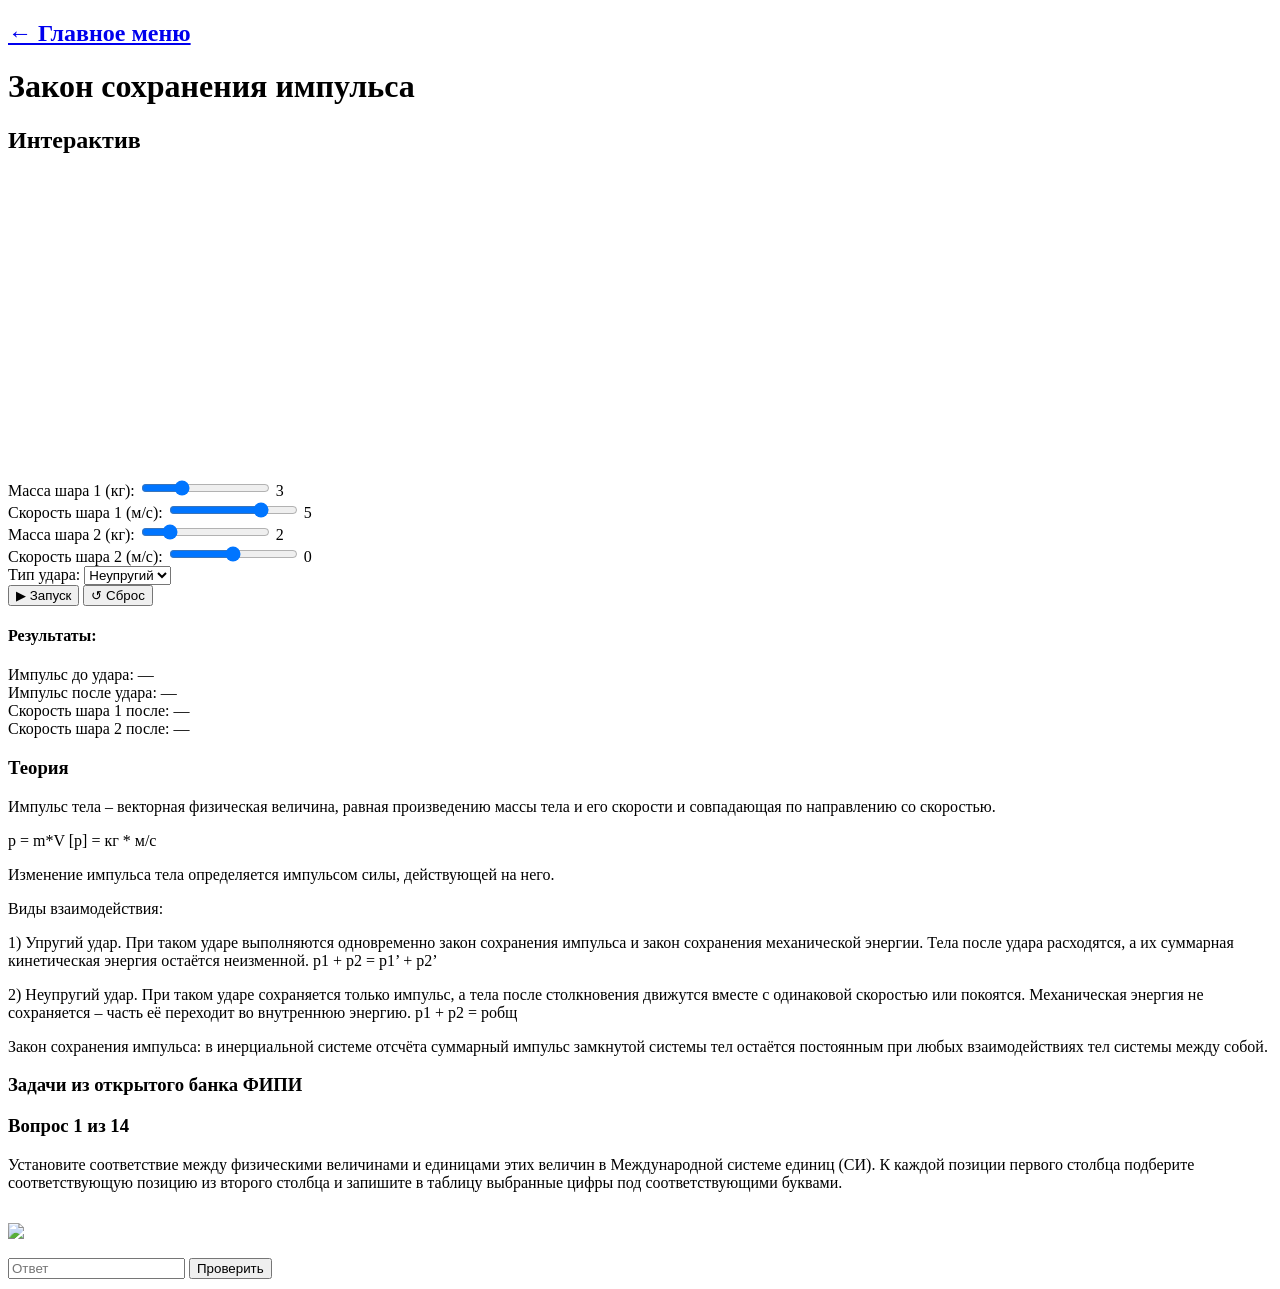
==== IntImp.html @ 021108ec "Add files via upload" ====
<!DOCTYPE html>
<html lang="ru">

<head>
    <meta charset="UTF-8">
    <meta name="viewport" content="width=device-width, initial-scale=1.0">
    <title>Контейнеры: верхний и два нижних</title>
    <link rel="stylesheet" href="static/styles/stINT.css">
    <script src="static/styles/IntImp.js"></script>
</head>

<body>
    <div class="meny">
        <a href="index.html">
            <h2>← Главное меню</h2>
        </a>
    </div>

    <h1>Закон сохранения импульса</h1>

    <div class="container-wrapper">
        <div class="top-container">
            <h2>Интерактив</h2>
            <div class="sim-layout">
                <div class="sim-main">
                    <div class="simulation-container">
                        <canvas id="momentum-canvas" width="700" height="300"></canvas>
                        <div class="sim-controls">
                            <div class="control-group">
                                <label>Масса шара 1 (кг):</label>
                                <input type="range" id="m1" min="0.1" max="10" value="3" step="0.1">
                                <span id="m1-val">3</span>
                            </div>
                            <div class="control-group">
                                <label>Скорость шара 1 (м/с):</label>
                                <input type="range" id="v1" min="-10" max="10" value="5" step="0.5">
                                <span id="v1-val">5</span>
                            </div>
                            <div class="control-group">
                                <label>Масса шара 2 (кг):</label>
                                <input type="range" id="m2" min="0.1" max="10" value="2" step="0.1">
                                <span id="m2-val">2</span>
                            </div>
                            <div class="control-group">
                                <label>Скорость шара 2 (м/с):</label>
                                <input type="range" id="v2" min="-10" max="10" value="0" step="0.5">
                                <span id="v2-val">0</span>
                            </div>
                            <div class="control-group">
                                <label>Тип удара:</label>
                                <select id="collision-type">
                                    <option value="inelastic">Неупругий</option>
                                    <option value="elastic">Упругий</option>
                                </select>
                            </div>
                            <div class="sim-buttons">
                                <button class="btn-start" onclick="startMomentum()">▶ Запуск</button>
                                <button class="btn-reset" onclick="resetMomentum()">↺ Сброс</button>
                            </div>
                        </div>
                    </div>

                    <div class="results-panel" id="momentum-results">
                        <h4>Результаты:</h4>
                        <div class="result-row">
                            <span>Импульс до удара:</span>
                            <span id="p-before">—</span>
                        </div>
                        <div class="result-row">
                            <span>Импульс после удара:</span>
                            <span id="p-after">—</span>
                        </div>
                        <div class="result-row">
                            <span>Скорость шара 1 после:</span>
                            <span id="v1-after">—</span>
                        </div>
                        <div class="result-row">
                            <span>Скорость шара 2 после:</span>
                            <span id="v2-after">—</span>
                        </div>
                    </div>
                </div>
            </div>
        </div>

        <div class="bottom-row">
            <div class="bottom-container left-container">
                <h3>Теория</h3>
                <div class="teoryContainer">
                    <p>Импульс тела – векторная физическая величина, равная произведению массы тела и его скорости и
                        совпадающая по направлению со скоростью.</p>
                    <p>p = m*V [p] = кг * м/с</p>
                    <p>Изменение импульса тела определяется импульсом силы, действующей на него.</p>
                    <p>Виды взаимодействия:</p>
                    <p>1) Упругий удар. При таком ударе выполняются одновременно закон сохранения импульса и закон
                        сохранения механической энергии. Тела после удара расходятся, а их суммарная кинетическая
                        энергия
                        остаётся неизменной. p1 + p2 = p1’ + p2’</p>
                    <p>2) Неупругий удар. При таком ударе сохраняется только импульс, а тела после столкновения движутся
                        вместе с одинаковой скоростью или покоятся. Механическая энергия не сохраняется – часть её
                        переходит
                        во внутреннюю энергию. p1 + p2 = pобщ</p>
                    <p>Закон сохранения импульса: в инерциальной системе отсчёта суммарный импульс замкнутой системы тел
                        остаётся постоянным при любых взаимодействиях тел системы между собой.
                    </p>
                </div>
            </div>
            <div class="bottom-container right-container">
                <h3>Задачи из открытого банка ФИПИ</h3>
                <div id="taskContainer">

                    <script>
                        const tasks = [
                            { q: "Установите соответствие между физическими величинами и единицами этих величин в Международной системе единиц (СИ). К каждой позиции первого столбца подберите соответствующую позицию из второго столбца и запишите в таблицу выбранные цифры под соответствующими буквами. ", a: "235", img: 'static/images/photo_1zdimp.jpg' },
                            { q: "На рисунке представлен график зависимости скорости тела от времени. Во сколько раз увеличится модуль импульса тела за первые 4 с?", a: "5", img: 'static/images/задача_2.jpg' },
                            { q: "Движущийся со скоростью 3 м/с шар массой 2 кг соударяется с неподвижным шаром массой 1 кг. После удара шары движутся как единое целое. Чему равна скорость движения шаров после соударения? ", a: "2" },
                            { q: "Движущийся шар массой 2 кг соударяется с неподвижным шаром массой 1 кг. После удара шары движутся как единое целое со скоростью 2 м/с. Чему была равна скорость первого шара до соударения? ", a: "4" },
                            { q: "<span style='display:block'>Прочитайте текст и вставьте на места пропусков слова (словосочетания) из приведённого списка.</span> K воронке через резиновую трубку подсоединили изогнутую Г-образную стеклянную трубку (см. рисунок). После того как в воронку наливают воду, она начинает выливаться из стеклянной трубки. При этом в соответствии с законом (А)__________ резиновая трубка отклоняется (Б)__________ движения струи выливающейся из трубки воды. Такое движение в физике называется (В)__________ движением. Примером такого движения в технике является (Г)__________.<span style='display:block'> Список слов и словосочетаний:</span> <span style='display:block'>1) всемирного тяготения </span>  <span style='display:block'>2) сохранения импульса </span> <span style='display:block'>3) равноускоренное </span> <span style='display:block'>4) реактивное </span> <span style='display:block'>5) грузовые автомобили</span> <span style='display:block'> 6) запуск космической ракеты</span> <span style='display:block'> 7) по направлению</span> <span style='display:block'> 8) противоположно направлению</span> Запишите в таблицу выбранные цифры под соответствующими буквами.</span>", a: "2846", img: 'static/images/задача_5imp.jpg' },
                            { q: "Движущийся шар массой 3 кг соударяется с неподвижным шаром массой 2 кг. Определите первоначальную скорость движущегося шара, если после соударения шары стали двигаться как единое целое со скоростью 6 м/с. ", a: "10", img: 'static/images/задача_5imp.jpg' },
                            { q: "Шар массой 3 кг, движущийся со скоростью 10 м/с, соударяется с неподвижным шаром массой 2 кг. Определите скорость шаров после удара, если они стали двигаться как единое целое", a: "6" },
                            { q: "Тело массой 800 г движется в горизонтальном направлении со скоростью 4 м/с и сталкивается с телом массой 400 г, движущимся по той же прямой ему навстречу со скоростью 2 м/с. Определите скорость тел после удара, если они стали двигаться как единое целое. ", a: "2" },
                            { q: "Снаряд, движущийся горизонтально, разорвался на два равных осколка по 1 кг каждый. Один осколок продолжил двигаться относительно Земли в прежнем направлении со скоростью 800 м/с, а другой полетел назад со скоростью 400 м/с. Какую скорость имел снаряд в момент разрыва? ", a: "200" },
                            { q: "Шар массой 2 кг, движущийся со скоростью 4 м/с догоняет шар массой 8 кг, движущийся по той же прямой со скоростью 2м/с. После столкновения шары движутся вместе. Определите, какое количество теплоты выделилось в результате соударения. ", a: "3,2 " },
                            { q: "Шар массой 2 кг, движущийся со скоростью 4 м/с, соударяется с шаром массой 3 кг, движущимся ему навстречу по той же прямой со скоростью 4 м/с. После удара шары движутся как одно целое. Определите, какое количество теплоты выделилось в результате соударения. ", a: "21,6 " },
                            { q: "Шар массой 5 кг, движущийся с некоторой скоростью, соударяется с неподвижным шаром, после чего шары движутся как одно целое. Определите массу второго шара, если при ударе потеряно 50 % кинетической энергии. ", a: "5" },
                            { q: "Два свинцовых шарика с массами m1 = 100 г и m2 = 200 г движутся навстречу друг другу со скоростями V1 = 4 м/с и V2 = 5 м/с. Какую кинетическую энергию будут иметь шарики после их абсолютно неупругого соударения? ", a: "0,6" },
                            { q: "Шар массой 4 кг, движущийся по горизонтальной поверхности с некоторой скоростью, соударяется с неподвижным шаром такой же массы, после чего шары движутся как одно целое. Определите, во сколько раз изменилась кинетическая энергия системы шаров в результате соударения. ", a: "2" }
                        ];

                        let current = 0;

                        function showTask() {
                            const task = tasks[current];
                            const container = document.getElementById('taskContainer');

                            let html = `
            <h3 style="color: black; ">Вопрос ${current + 1} из ${tasks.length}</h3>
            <p style = "color: black;">${task.q}</p>
        `;

                            if (task.img) {
                                html += `<img src="${task.img}" width=400"  style="margin:15px 0;"><br>`;
                            }

                            html += `
            <input type="text" id="userAnswer" placeholder="Ответ">
            <button onclick="check()">Проверить</button>
            <div id="result" style="margin-top:10px;"></div>
        `;

                            container.innerHTML = html;
                        }

                        function check() {
                            const answer = document.getElementById('userAnswer').value.toLowerCase().trim();
                            const result = document.getElementById('result');

                            if (answer === tasks[current].a.toLowerCase()) {
                                result.innerHTML = "<span style='color:green'>Верно!</span>";
                                setTimeout(() => {
                                    current++;
                                    if (current < tasks.length) {
                                        showTask();
                                    } else {
                                        document.getElementById('taskContainer').innerHTML =
                                            "<h2>Тест завершен!</h2>";
                                    }
                                }, 1000);
                            } else {
                                result.innerHTML = "<span style='color:red'> Неверно, попробуйте еще раз</span>";
                            }
                        }

                        showTask();
                    </script>
                </div>

            </div>
        </div>
</body>

</html>
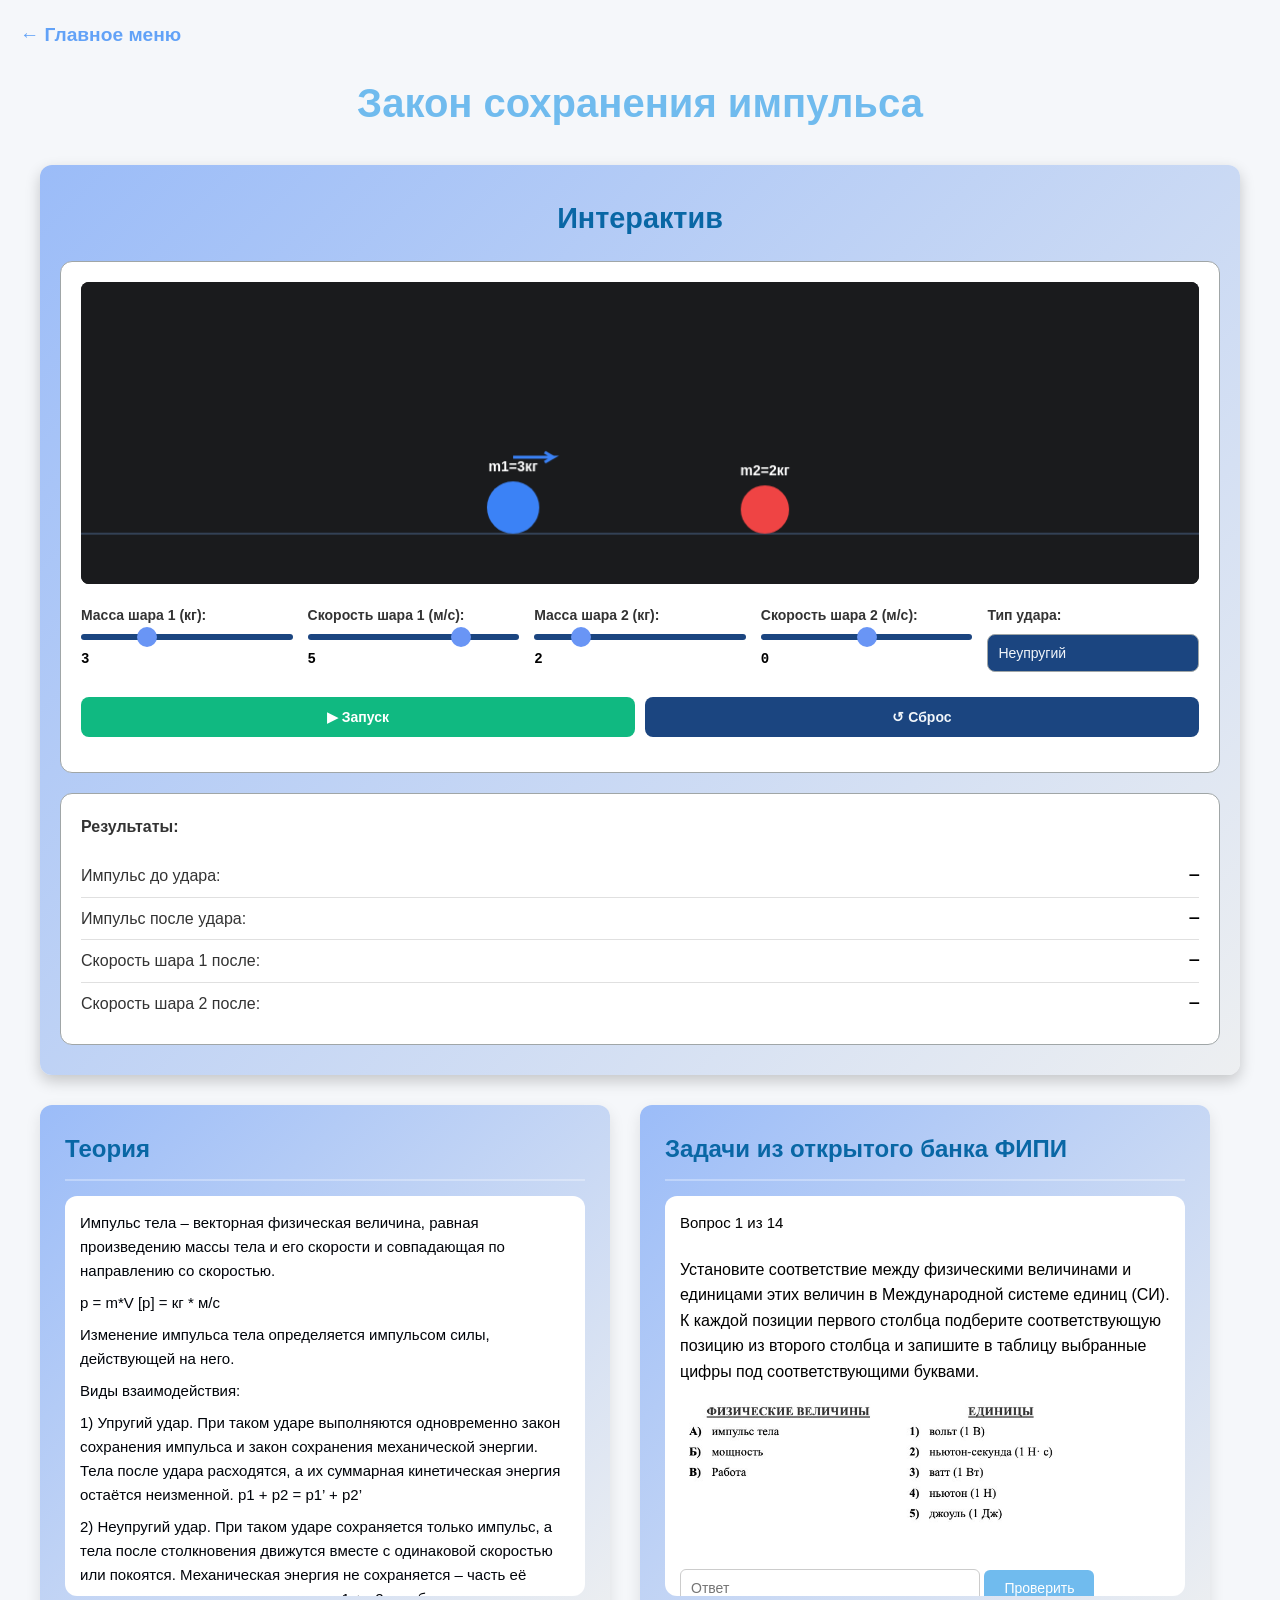
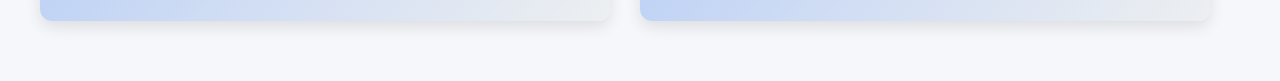
==== commit 32610801: "Update IntImp.html" ====
--- a/IntImp.html
+++ b/IntImp.html
@@ -1,182 +1,182 @@
-<!DOCTYPE html>
-<html lang="ru">
-
-<head>
-    <meta charset="UTF-8">
-    <meta name="viewport" content="width=device-width, initial-scale=1.0">
-    <title>Контейнеры: верхний и два нижних</title>
-    <link rel="stylesheet" href="static/styles/stINT.css">
-    <script src="static/styles/IntImp.js"></script>
-</head>
-
-<body>
-    <div class="meny">
-        <a href="index.html">
-            <h2>← Главное меню</h2>
-        </a>
-    </div>
-
-    <h1>Закон сохранения импульса</h1>
-
-    <div class="container-wrapper">
-        <div class="top-container">
-            <h2>Интерактив</h2>
-            <div class="sim-layout">
-                <div class="sim-main">
-                    <div class="simulation-container">
-                        <canvas id="momentum-canvas" width="700" height="300"></canvas>
-                        <div class="sim-controls">
-                            <div class="control-group">
-                                <label>Масса шара 1 (кг):</label>
-                                <input type="range" id="m1" min="0.1" max="10" value="3" step="0.1">
-                                <span id="m1-val">3</span>
-                            </div>
-                            <div class="control-group">
-                                <label>Скорость шара 1 (м/с):</label>
-                                <input type="range" id="v1" min="-10" max="10" value="5" step="0.5">
-                                <span id="v1-val">5</span>
-                            </div>
-                            <div class="control-group">
-                                <label>Масса шара 2 (кг):</label>
-                                <input type="range" id="m2" min="0.1" max="10" value="2" step="0.1">
-                                <span id="m2-val">2</span>
-                            </div>
-                            <div class="control-group">
-                                <label>Скорость шара 2 (м/с):</label>
-                                <input type="range" id="v2" min="-10" max="10" value="0" step="0.5">
-                                <span id="v2-val">0</span>
-                            </div>
-                            <div class="control-group">
-                                <label>Тип удара:</label>
-                                <select id="collision-type">
-                                    <option value="inelastic">Неупругий</option>
-                                    <option value="elastic">Упругий</option>
-                                </select>
-                            </div>
-                            <div class="sim-buttons">
-                                <button class="btn-start" onclick="startMomentum()">▶ Запуск</button>
-                                <button class="btn-reset" onclick="resetMomentum()">↺ Сброс</button>
-                            </div>
-                        </div>
-                    </div>
-
-                    <div class="results-panel" id="momentum-results">
-                        <h4>Результаты:</h4>
-                        <div class="result-row">
-                            <span>Импульс до удара:</span>
-                            <span id="p-before">—</span>
-                        </div>
-                        <div class="result-row">
-                            <span>Импульс после удара:</span>
-                            <span id="p-after">—</span>
-                        </div>
-                        <div class="result-row">
-                            <span>Скорость шара 1 после:</span>
-                            <span id="v1-after">—</span>
-                        </div>
-                        <div class="result-row">
-                            <span>Скорость шара 2 после:</span>
-                            <span id="v2-after">—</span>
-                        </div>
-                    </div>
-                </div>
-            </div>
-        </div>
-
-        <div class="bottom-row">
-            <div class="bottom-container left-container">
-                <h3>Теория</h3>
-                <div class="teoryContainer">
-                    <p>Импульс тела – векторная физическая величина, равная произведению массы тела и его скорости и
-                        совпадающая по направлению со скоростью.</p>
-                    <p>p = m*V [p] = кг * м/с</p>
-                    <p>Изменение импульса тела определяется импульсом силы, действующей на него.</p>
-                    <p>Виды взаимодействия:</p>
-                    <p>1) Упругий удар. При таком ударе выполняются одновременно закон сохранения импульса и закон
-                        сохранения механической энергии. Тела после удара расходятся, а их суммарная кинетическая
-                        энергия
-                        остаётся неизменной. p1 + p2 = p1’ + p2’</p>
-                    <p>2) Неупругий удар. При таком ударе сохраняется только импульс, а тела после столкновения движутся
-                        вместе с одинаковой скоростью или покоятся. Механическая энергия не сохраняется – часть её
-                        переходит
-                        во внутреннюю энергию. p1 + p2 = pобщ</p>
-                    <p>Закон сохранения импульса: в инерциальной системе отсчёта суммарный импульс замкнутой системы тел
-                        остаётся постоянным при любых взаимодействиях тел системы между собой.
-                    </p>
-                </div>
-            </div>
-            <div class="bottom-container right-container">
-                <h3>Задачи из открытого банка ФИПИ</h3>
-                <div id="taskContainer">
-
-                    <script>
-                        const tasks = [
-                            { q: "Установите соответствие между физическими величинами и единицами этих величин в Международной системе единиц (СИ). К каждой позиции первого столбца подберите соответствующую позицию из второго столбца и запишите в таблицу выбранные цифры под соответствующими буквами. ", a: "235", img: 'static/images/photo_1zdimp.jpg' },
-                            { q: "На рисунке представлен график зависимости скорости тела от времени. Во сколько раз увеличится модуль импульса тела за первые 4 с?", a: "5", img: 'static/images/задача_2.jpg' },
-                            { q: "Движущийся со скоростью 3 м/с шар массой 2 кг соударяется с неподвижным шаром массой 1 кг. После удара шары движутся как единое целое. Чему равна скорость движения шаров после соударения? ", a: "2" },
-                            { q: "Движущийся шар массой 2 кг соударяется с неподвижным шаром массой 1 кг. После удара шары движутся как единое целое со скоростью 2 м/с. Чему была равна скорость первого шара до соударения? ", a: "4" },
-                            { q: "<span style='display:block'>Прочитайте текст и вставьте на места пропусков слова (словосочетания) из приведённого списка.</span> K воронке через резиновую трубку подсоединили изогнутую Г-образную стеклянную трубку (см. рисунок). После того как в воронку наливают воду, она начинает выливаться из стеклянной трубки. При этом в соответствии с законом (А)__________ резиновая трубка отклоняется (Б)__________ движения струи выливающейся из трубки воды. Такое движение в физике называется (В)__________ движением. Примером такого движения в технике является (Г)__________.<span style='display:block'> Список слов и словосочетаний:</span> <span style='display:block'>1) всемирного тяготения </span>  <span style='display:block'>2) сохранения импульса </span> <span style='display:block'>3) равноускоренное </span> <span style='display:block'>4) реактивное </span> <span style='display:block'>5) грузовые автомобили</span> <span style='display:block'> 6) запуск космической ракеты</span> <span style='display:block'> 7) по направлению</span> <span style='display:block'> 8) противоположно направлению</span> Запишите в таблицу выбранные цифры под соответствующими буквами.</span>", a: "2846", img: 'static/images/задача_5imp.jpg' },
-                            { q: "Движущийся шар массой 3 кг соударяется с неподвижным шаром массой 2 кг. Определите первоначальную скорость движущегося шара, если после соударения шары стали двигаться как единое целое со скоростью 6 м/с. ", a: "10", img: 'static/images/задача_5imp.jpg' },
-                            { q: "Шар массой 3 кг, движущийся со скоростью 10 м/с, соударяется с неподвижным шаром массой 2 кг. Определите скорость шаров после удара, если они стали двигаться как единое целое", a: "6" },
-                            { q: "Тело массой 800 г движется в горизонтальном направлении со скоростью 4 м/с и сталкивается с телом массой 400 г, движущимся по той же прямой ему навстречу со скоростью 2 м/с. Определите скорость тел после удара, если они стали двигаться как единое целое. ", a: "2" },
-                            { q: "Снаряд, движущийся горизонтально, разорвался на два равных осколка по 1 кг каждый. Один осколок продолжил двигаться относительно Земли в прежнем направлении со скоростью 800 м/с, а другой полетел назад со скоростью 400 м/с. Какую скорость имел снаряд в момент разрыва? ", a: "200" },
-                            { q: "Шар массой 2 кг, движущийся со скоростью 4 м/с догоняет шар массой 8 кг, движущийся по той же прямой со скоростью 2м/с. После столкновения шары движутся вместе. Определите, какое количество теплоты выделилось в результате соударения. ", a: "3,2 " },
-                            { q: "Шар массой 2 кг, движущийся со скоростью 4 м/с, соударяется с шаром массой 3 кг, движущимся ему навстречу по той же прямой со скоростью 4 м/с. После удара шары движутся как одно целое. Определите, какое количество теплоты выделилось в результате соударения. ", a: "21,6 " },
-                            { q: "Шар массой 5 кг, движущийся с некоторой скоростью, соударяется с неподвижным шаром, после чего шары движутся как одно целое. Определите массу второго шара, если при ударе потеряно 50 % кинетической энергии. ", a: "5" },
-                            { q: "Два свинцовых шарика с массами m1 = 100 г и m2 = 200 г движутся навстречу друг другу со скоростями V1 = 4 м/с и V2 = 5 м/с. Какую кинетическую энергию будут иметь шарики после их абсолютно неупругого соударения? ", a: "0,6" },
-                            { q: "Шар массой 4 кг, движущийся по горизонтальной поверхности с некоторой скоростью, соударяется с неподвижным шаром такой же массы, после чего шары движутся как одно целое. Определите, во сколько раз изменилась кинетическая энергия системы шаров в результате соударения. ", a: "2" }
-                        ];
-
-                        let current = 0;
-
-                        function showTask() {
-                            const task = tasks[current];
-                            const container = document.getElementById('taskContainer');
-
-                            let html = `
-            <h3 style="color: black; ">Вопрос ${current + 1} из ${tasks.length}</h3>
-            <p style = "color: black;">${task.q}</p>
-        `;
-
-                            if (task.img) {
-                                html += `<img src="${task.img}" width=400"  style="margin:15px 0;"><br>`;
-                            }
-
-                            html += `
-            <input type="text" id="userAnswer" placeholder="Ответ">
-            <button onclick="check()">Проверить</button>
-            <div id="result" style="margin-top:10px;"></div>
-        `;
-
-                            container.innerHTML = html;
-                        }
-
-                        function check() {
-                            const answer = document.getElementById('userAnswer').value.toLowerCase().trim();
-                            const result = document.getElementById('result');
-
-                            if (answer === tasks[current].a.toLowerCase()) {
-                                result.innerHTML = "<span style='color:green'>Верно!</span>";
-                                setTimeout(() => {
-                                    current++;
-                                    if (current < tasks.length) {
-                                        showTask();
-                                    } else {
-                                        document.getElementById('taskContainer').innerHTML =
-                                            "<h2>Тест завершен!</h2>";
-                                    }
-                                }, 1000);
-                            } else {
-                                result.innerHTML = "<span style='color:red'> Неверно, попробуйте еще раз</span>";
-                            }
-                        }
-
-                        showTask();
-                    </script>
-                </div>
-
-            </div>
-        </div>
-</body>
-
-</html>+<!DOCTYPE html>
+<html lang="ru">
+
+<head>
+    <meta charset="UTF-8">
+    <meta name="viewport" content="width=device-width, initial-scale=1.0">
+    <title>Контейнеры: верхний и два нижних</title>
+    <link rel="stylesheet" href="static/styles/stINT.css">
+    <script src="static/styles/IntImp.js"></script>
+</head>
+
+<body>
+    <div class="meny">
+        <a href="index.html">
+            <h2>← Главное меню</h2>
+        </a>
+    </div>
+
+    <h1>Закон сохранения импульса</h1>
+
+    <div class="container-wrapper">
+        <div class="top-container">
+            <h2>Интерактив</h2>
+            <div class="sim-layout">
+                <div class="sim-main">
+                    <div class="simulation-container">
+                        <canvas id="momentum-canvas" width="700" height="300"></canvas>
+                        <div class="sim-controls">
+                            <div class="control-group">
+                                <label>Масса шара 1 (кг):</label>
+                                <input type="range" id="m1" min="0.1" max="10" value="3" step="0.1">
+                                <span id="m1-val">3</span>
+                            </div>
+                            <div class="control-group">
+                                <label>Скорость шара 1 (м/с):</label>
+                                <input type="range" id="v1" min="-10" max="10" value="5" step="0.5">
+                                <span id="v1-val">5</span>
+                            </div>
+                            <div class="control-group">
+                                <label>Масса шара 2 (кг):</label>
+                                <input type="range" id="m2" min="0.1" max="10" value="2" step="0.1">
+                                <span id="m2-val">2</span>
+                            </div>
+                            <div class="control-group">
+                                <label>Скорость шара 2 (м/с):</label>
+                                <input type="range" id="v2" min="-10" max="10" value="0" step="0.5">
+                                <span id="v2-val">0</span>
+                            </div>
+                            <div class="control-group">
+                                <label>Тип удара:</label>
+                                <select id="collision-type">
+                                    <option value="inelastic">Неупругий</option>
+                                    <option value="elastic">Упругий</option>
+                                </select>
+                            </div>
+                            <div class="sim-buttons">
+                                <button class="btn-start" onclick="startMomentum()">▶ Запуск</button>
+                                <button class="btn-reset" onclick="resetMomentum()">↺ Сброс</button>
+                            </div>
+                        </div>
+                    </div>
+
+                    <div class="results-panel" id="momentum-results">
+                        <h4>Результаты:</h4>
+                        <div class="result-row">
+                            <span>Импульс до удара:</span>
+                            <span id="p-before">—</span>
+                        </div>
+                        <div class="result-row">
+                            <span>Импульс после удара:</span>
+                            <span id="p-after">—</span>
+                        </div>
+                        <div class="result-row">
+                            <span>Скорость шара 1 после:</span>
+                            <span id="v1-after">—</span>
+                        </div>
+                        <div class="result-row">
+                            <span>Скорость шара 2 после:</span>
+                            <span id="v2-after">—</span>
+                        </div>
+                    </div>
+                </div>
+            </div>
+        </div>
+
+        <div class="bottom-row">
+            <div class="bottom-container left-container">
+                <h3>Теория</h3>
+                <div class="teoryContainer">
+                    <p>Импульс тела – векторная физическая величина, равная произведению массы тела и его скорости и
+                        совпадающая по направлению со скоростью.</p>
+                    <p>p = m*V [p] = кг * м/с</p>
+                    <p>Изменение импульса тела определяется импульсом силы, действующей на него.</p>
+                    <p>Виды взаимодействия:</p>
+                    <p>1) Упругий удар. При таком ударе выполняются одновременно закон сохранения импульса и закон
+                        сохранения механической энергии. Тела после удара расходятся, а их суммарная кинетическая
+                        энергия
+                        остаётся неизменной. p1 + p2 = p1’ + p2’</p>
+                    <p>2) Неупругий удар. При таком ударе сохраняется только импульс, а тела после столкновения движутся
+                        вместе с одинаковой скоростью или покоятся. Механическая энергия не сохраняется – часть её
+                        переходит
+                        во внутреннюю энергию. p1 + p2 = pобщ</p>
+                    <p>Закон сохранения импульса: в инерциальной системе отсчёта суммарный импульс замкнутой системы тел
+                        остаётся постоянным при любых взаимодействиях тел системы между собой.
+                    </p>
+                </div>
+            </div>
+            <div class="bottom-container right-container">
+                <h3>Задачи из открытого банка ФИПИ</h3>
+                <div id="taskContainer">
+
+                    <script>
+                        const tasks = [
+                            { q: "Установите соответствие между физическими величинами и единицами этих величин в Международной системе единиц (СИ). К каждой позиции первого столбца подберите соответствующую позицию из второго столбца и запишите в таблицу выбранные цифры под соответствующими буквами. ", a: "235", img: 'static/images/photo_1zdimp.jpg' },
+                            { q: "На рисунке представлен график зависимости скорости тела от времени. Во сколько раз увеличится модуль импульса тела за первые 4 с?", a: "5", img: 'static/images/задача_2.jpg' },
+                            { q: "Движущийся со скоростью 3 м/с шар массой 2 кг соударяется с неподвижным шаром массой 1 кг. После удара шары движутся как единое целое. Чему равна скорость движения шаров после соударения? ", a: "2" },
+                            { q: "Движущийся шар массой 2 кг соударяется с неподвижным шаром массой 1 кг. После удара шары движутся как единое целое со скоростью 2 м/с. Чему была равна скорость первого шара до соударения? ", a: "3" },
+                            { q: "<span style='display:block'>Прочитайте текст и вставьте на места пропусков слова (словосочетания) из приведённого списка.</span> K воронке через резиновую трубку подсоединили изогнутую Г-образную стеклянную трубку (см. рисунок). После того как в воронку наливают воду, она начинает выливаться из стеклянной трубки. При этом в соответствии с законом (А)__________ резиновая трубка отклоняется (Б)__________ движения струи выливающейся из трубки воды. Такое движение в физике называется (В)__________ движением. Примером такого движения в технике является (Г)__________.<span style='display:block'> Список слов и словосочетаний:</span> <span style='display:block'>1) всемирного тяготения </span>  <span style='display:block'>2) сохранения импульса </span> <span style='display:block'>3) равноускоренное </span> <span style='display:block'>4) реактивное </span> <span style='display:block'>5) грузовые автомобили</span> <span style='display:block'> 6) запуск космической ракеты</span> <span style='display:block'> 7) по направлению</span> <span style='display:block'> 8) противоположно направлению</span> Запишите в таблицу выбранные цифры под соответствующими буквами.</span>", a: "2846", img: 'static/images/задача_5imp.jpg' },
+                            { q: "Движущийся шар массой 3 кг соударяется с неподвижным шаром массой 2 кг. Определите первоначальную скорость движущегося шара, если после соударения шары стали двигаться как единое целое со скоростью 6 м/с. ", a: "10", img: 'static/images/задача_5imp.jpg' },
+                            { q: "Шар массой 3 кг, движущийся со скоростью 10 м/с, соударяется с неподвижным шаром массой 2 кг. Определите скорость шаров после удара, если они стали двигаться как единое целое", a: "6" },
+                            { q: "Тело массой 800 г движется в горизонтальном направлении со скоростью 4 м/с и сталкивается с телом массой 400 г, движущимся по той же прямой ему навстречу со скоростью 2 м/с. Определите скорость тел после удара, если они стали двигаться как единое целое. ", a: "2" },
+                            { q: "Снаряд, движущийся горизонтально, разорвался на два равных осколка по 1 кг каждый. Один осколок продолжил двигаться относительно Земли в прежнем направлении со скоростью 800 м/с, а другой полетел назад со скоростью 400 м/с. Какую скорость имел снаряд в момент разрыва? ", a: "200" },
+                            { q: "Шар массой 2 кг, движущийся со скоростью 4 м/с догоняет шар массой 8 кг, движущийся по той же прямой со скоростью 2м/с. После столкновения шары движутся вместе. Определите, какое количество теплоты выделилось в результате соударения. ", a: "3,2 " },
+                            { q: "Шар массой 2 кг, движущийся со скоростью 4 м/с, соударяется с шаром массой 3 кг, движущимся ему навстречу по той же прямой со скоростью 4 м/с. После удара шары движутся как одно целое. Определите, какое количество теплоты выделилось в результате соударения. ", a: "21,6 " },
+                            { q: "Шар массой 5 кг, движущийся с некоторой скоростью, соударяется с неподвижным шаром, после чего шары движутся как одно целое. Определите массу второго шара, если при ударе потеряно 50 % кинетической энергии. ", a: "5" },
+                            { q: "Два свинцовых шарика с массами m1 = 100 г и m2 = 200 г движутся навстречу друг другу со скоростями V1 = 4 м/с и V2 = 5 м/с. Какую кинетическую энергию будут иметь шарики после их абсолютно неупругого соударения? ", a: "0,6" },
+                            { q: "Шар массой 4 кг, движущийся по горизонтальной поверхности с некоторой скоростью, соударяется с неподвижным шаром такой же массы, после чего шары движутся как одно целое. Определите, во сколько раз изменилась кинетическая энергия системы шаров в результате соударения. ", a: "2" }
+                        ];
+
+                        let current = 0;
+
+                        function showTask() {
+                            const task = tasks[current];
+                            const container = document.getElementById('taskContainer');
+
+                            let html = `
+            <h3 style="color: black; ">Вопрос ${current + 1} из ${tasks.length}</h3>
+            <p style = "color: black;">${task.q}</p>
+        `;
+
+                            if (task.img) {
+                                html += `<img src="${task.img}" width=400"  style="margin:15px 0;"><br>`;
+                            }
+
+                            html += `
+            <input type="text" id="userAnswer" placeholder="Ответ">
+            <button onclick="check()">Проверить</button>
+            <div id="result" style="margin-top:10px;"></div>
+        `;
+
+                            container.innerHTML = html;
+                        }
+
+                        function check() {
+                            const answer = document.getElementById('userAnswer').value.toLowerCase().trim();
+                            const result = document.getElementById('result');
+
+                            if (answer === tasks[current].a.toLowerCase()) {
+                                result.innerHTML = "<span style='color:green'>Верно!</span>";
+                                setTimeout(() => {
+                                    current++;
+                                    if (current < tasks.length) {
+                                        showTask();
+                                    } else {
+                                        document.getElementById('taskContainer').innerHTML =
+                                            "<h2>Тест завершен!</h2>";
+                                    }
+                                }, 1000);
+                            } else {
+                                result.innerHTML = "<span style='color:red'> Неверно, попробуйте еще раз</span>";
+                            }
+                        }
+
+                        showTask();
+                    </script>
+                </div>
+
+            </div>
+        </div>
+</body>
+
+</html>
--- a/static/styles/stINT.css
+++ b/static/styles/stINT.css
@@ -0,0 +1,1072 @@
+/* =============================================
+   КРОССБРАУЗЕРНАЯ СОВМЕСТИМОСТЬ
+   Поддержка: Chrome, Firefox, Safari, Edge, Opera, IE11
+   ============================================= */
+
+* {
+    margin: 0;
+    padding: 0;
+    -webkit-box-sizing: border-box;
+    -moz-box-sizing: border-box;
+    box-sizing: border-box;
+    font-family: 'Segoe UI', Tahoma, Geneva, Verdana, sans-serif;
+}
+
+html {
+    -webkit-text-size-adjust: 100%;
+    -ms-text-size-adjust: 100%;
+}
+
+body {
+    background-color: #f5f7fa;
+    color: #333;
+    line-height: 1.6;
+    padding: 20px;
+}
+
+h1 {
+    text-align: center;
+    color: #70bbee;
+    margin-bottom: 30px;
+    font-size: 2.5rem;
+}
+
+.container-wrapper {
+    max-width: 1200px;
+    margin: 0 auto;
+}
+
+/* Меню назад */
+.meny {
+    margin-bottom: 20px;
+}
+
+.meny a {
+    text-decoration: none;
+    color: #62a2f7;
+    -webkit-transition: color 0.3s;
+    -moz-transition: color 0.3s;
+    -o-transition: color 0.3s;
+    transition: color 0.3s;
+}
+
+.meny a:hover {
+    color: #1a5cb0;
+}
+
+.meny h2 {
+    font-size: 1.2rem;
+}
+
+/* Верхний контейнер с интерактивом */
+.top-container {
+    width: 100%;
+    background: #9bbcf8;
+    background: -webkit-linear-gradient(315deg, #9bbcf8 0%, #edeff1 100%);
+    background: -moz-linear-gradient(315deg, #9bbcf8 0%, #edeff1 100%);
+    background: -o-linear-gradient(315deg, #9bbcf8 0%, #edeff1 100%);
+    background: linear-gradient(135deg, #9bbcf8 0%, #edeff1 100%);
+    color: #0967a5;
+    padding: 30px 20px;
+    -webkit-border-radius: 12px;
+    -moz-border-radius: 12px;
+    border-radius: 12px;
+    -webkit-box-shadow: 0 6px 15px rgba(0, 0, 0, 0.2);
+    -moz-box-shadow: 0 6px 15px rgba(0, 0, 0, 0.2);
+    box-shadow: 0 6px 15px rgba(0, 0, 0, 0.2);
+    margin-bottom: 30px;
+}
+
+.top-container h2 {
+    font-size: 1.8rem;
+    margin-bottom: 20px;
+    text-align: center;
+}
+
+/* Нижний ряд - теория и задачи */
+.bottom-row {
+    display: -webkit-box;
+    display: -webkit-flex;
+    display: -moz-box;
+    display: -ms-flexbox;
+    display: flex;
+    gap: 30px;
+    margin-bottom: 40px;
+}
+
+.bottom-container {
+    -webkit-box-flex: 1;
+    -webkit-flex: 1;
+    -moz-box-flex: 1;
+    -ms-flex: 1;
+    flex: 1;
+    background: #9bbcf8;
+    background: -webkit-linear-gradient(315deg, #9bbcf8 0%, #edeff1 100%);
+    background: -moz-linear-gradient(315deg, #9bbcf8 0%, #edeff1 100%);
+    background: -o-linear-gradient(315deg, #9bbcf8 0%, #edeff1 100%);
+    background: linear-gradient(135deg, #9bbcf8 0%, #edeff1 100%);
+    -webkit-border-radius: 12px;
+    -moz-border-radius: 12px;
+    border-radius: 12px;
+    padding: 25px;
+    -webkit-box-shadow: 0 6px 15px rgba(0, 0, 0, 0.1);
+    -moz-box-shadow: 0 6px 15px rgba(0, 0, 0, 0.1);
+    box-shadow: 0 6px 15px rgba(0, 0, 0, 0.1);
+    color: #0967a5;
+}
+
+.bottom-container h3 {
+    font-size: 1.5rem;
+    margin-bottom: 15px;
+    border-bottom: 2px solid rgba(255, 255, 255, 0.3);
+    padding-bottom: 10px;
+}
+
+/* Контейнеры для теории и задач */
+.teoryContainer,
+#taskContainer {
+    background-color: #ffffff;
+    padding: 15px;
+    -webkit-border-radius: 12px;
+    -moz-border-radius: 12px;
+    border-radius: 12px;
+    max-height: 400px;
+    overflow-y: auto;
+    -webkit-overflow-scrolling: touch;
+}
+
+.teoryContainer p {
+    color: #00040a;
+    margin-bottom: 8px;
+    font-size: 15px;
+    line-height: 1.6;
+}
+
+#taskContainer h3 {
+    color: rgb(0, 14, 14);
+    font-size: 15px;
+    font-weight: normal;
+    margin-bottom: 10px;
+}
+
+#taskContainer p {
+    color: black;
+    margin-bottom: 10px;
+}
+
+#taskContainer img {
+    max-width: 100%;
+    height: auto;
+    display: block;
+    margin: 10px 0;
+}
+
+#taskContainer input[type="text"] {
+    width: 100%;
+    max-width: 300px;
+    padding: 10px;
+    margin: 5px 0;
+    font-size: 14px;
+    border: 1px solid #ccc;
+    -webkit-border-radius: 6px;
+    -moz-border-radius: 6px;
+    border-radius: 6px;
+    -webkit-appearance: none;
+    -moz-appearance: none;
+    appearance: none;
+}
+
+#taskContainer button {
+    padding: 10px 20px;
+    margin: 5px 0;
+    font-size: 14px;
+    background-color: #70bbee;
+    color: white;
+    border: none;
+    -webkit-border-radius: 6px;
+    -moz-border-radius: 6px;
+    border-radius: 6px;
+    cursor: pointer;
+    -webkit-transition: background-color 0.3s;
+    -moz-transition: background-color 0.3s;
+    -o-transition: background-color 0.3s;
+    transition: background-color 0.3s;
+}
+
+#taskContainer button:hover {
+    background-color: #5aa3d6;
+}
+
+/* Контейнер симуляции */
+.simulation-container {
+    background: #ffffff;
+    -webkit-border-radius: 12px;
+    -moz-border-radius: 12px;
+    border-radius: 12px;
+    padding: 20px;
+    border: 1px solid #a0a6a7;
+}
+
+.simulation-container canvas {
+    display: block;
+    width: 100%;
+    max-width: 100%;
+    height: auto;
+    background: #0a0a0a;
+    -webkit-border-radius: 8px;
+    -moz-border-radius: 8px;
+    border-radius: 8px;
+    margin-bottom: 20px;
+}
+
+/* Панель управления */
+.sim-controls {
+    display: -webkit-box;
+    display: -webkit-flex;
+    display: -moz-box;
+    display: -ms-flexbox;
+    display: flex;
+    -webkit-flex-wrap: wrap;
+    -ms-flex-wrap: wrap;
+    flex-wrap: wrap;
+    display: -ms-grid;
+    display: grid;
+    -ms-grid-columns: 1fr 15px 1fr;
+    grid-template-columns: repeat(auto-fit, minmax(200px, 1fr));
+    gap: 15px;
+}
+
+.control-group {
+    display: -webkit-box;
+    display: -webkit-flex;
+    display: -moz-box;
+    display: -ms-flexbox;
+    display: flex;
+    -webkit-box-orient: vertical;
+    -webkit-box-direction: normal;
+    -webkit-flex-direction: column;
+    -moz-box-orient: vertical;
+    -moz-box-direction: normal;
+    -ms-flex-direction: column;
+    flex-direction: column;
+    gap: 8px;
+}
+
+.control-group label {
+    font-size: 14px;
+    color: #333;
+    font-weight: 600;
+}
+
+/* Ползунки - кроссбраузерные стили */
+.control-group input[type="range"] {
+    width: 100%;
+    height: 6px;
+    background: #1b4580;
+    -webkit-border-radius: 3px;
+    -moz-border-radius: 3px;
+    border-radius: 3px;
+    outline: none;
+    -webkit-appearance: none;
+    -moz-appearance: none;
+    appearance: none;
+    cursor: pointer;
+}
+
+/* Chrome, Safari, Opera */
+.control-group input[type="range"]::-webkit-slider-thumb {
+    -webkit-appearance: none;
+    appearance: none;
+    width: 20px;
+    height: 20px;
+    background: #6995f5;
+    -webkit-border-radius: 50%;
+    border-radius: 50%;
+    cursor: pointer;
+}
+
+/* Firefox */
+.control-group input[type="range"]::-moz-range-thumb {
+    width: 20px;
+    height: 20px;
+    background: #6995f5;
+    -moz-border-radius: 50%;
+    border-radius: 50%;
+    cursor: pointer;
+    border: none;
+}
+
+/* IE/Edge */
+.control-group input[type="range"]::-ms-thumb {
+    width: 20px;
+    height: 20px;
+    background: #6995f5;
+    border-radius: 50%;
+    cursor: pointer;
+    border: none;
+}
+
+.control-group input[type="range"]::-ms-track {
+    width: 100%;
+    height: 6px;
+    background: transparent;
+    border-color: transparent;
+    color: transparent;
+}
+
+.control-group input[type="range"]::-ms-fill-lower {
+    background: #1b4580;
+    border-radius: 3px;
+}
+
+.control-group input[type="range"]::-ms-fill-upper {
+    background: #1b4580;
+    border-radius: 3px;
+}
+
+.control-group span {
+    font-family: 'Courier New', monospace;
+    color: #000;
+    font-weight: 600;
+    font-size: 14px;
+}
+
+.control-group select {
+    width: 100%;
+    padding: 10px;
+    background: #1b4580;
+    border: 1px solid #a0a6a7;
+    color: #f1f5f9;
+    -webkit-border-radius: 8px;
+    -moz-border-radius: 8px;
+    border-radius: 8px;
+    font-size: 14px;
+    cursor: pointer;
+    -webkit-appearance: none;
+    -moz-appearance: none;
+    appearance: none;
+}
+
+.control-group select:focus {
+    outline: none;
+    border-color: #6995f5;
+}
+
+/* Checkbox группа */
+.checkbox-group {
+    display: -webkit-box;
+    display: -webkit-flex;
+    display: -moz-box;
+    display: -ms-flexbox;
+    display: flex;
+    -webkit-box-orient: vertical;
+    -webkit-box-direction: normal;
+    -webkit-flex-direction: column;
+    -moz-box-orient: vertical;
+    -moz-box-direction: normal;
+    -ms-flex-direction: column;
+    flex-direction: column;
+    gap: 8px;
+}
+
+.checkbox-group label {
+    display: -webkit-box;
+    display: -webkit-flex;
+    display: -moz-box;
+    display: -ms-flexbox;
+    display: flex;
+    -webkit-box-align: center;
+    -webkit-align-items: center;
+    -moz-box-align: center;
+    -ms-flex-align: center;
+    align-items: center;
+    gap: 8px;
+    cursor: pointer;
+    font-size: 14px;
+    color: #333;
+}
+
+.checkbox-group input[type="checkbox"] {
+    width: 18px;
+    height: 18px;
+    cursor: pointer;
+}
+
+/* Кнопки */
+.sim-buttons {
+    display: -webkit-box;
+    display: -webkit-flex;
+    display: -moz-box;
+    display: -ms-flexbox;
+    display: flex;
+    gap: 10px;
+    -ms-grid-column: 1;
+    -ms-grid-column-span: 3;
+    grid-column: 1 / -1;
+    margin-top: 10px;
+    -webkit-flex-wrap: wrap;
+    -ms-flex-wrap: wrap;
+    flex-wrap: wrap;
+}
+
+.btn-start,
+.btn-reset {
+    padding: 12px 25px;
+    border: none;
+    -webkit-border-radius: 8px;
+    -moz-border-radius: 8px;
+    border-radius: 8px;
+    font-size: 14px;
+    font-weight: 700;
+    cursor: pointer;
+    -webkit-transition: all 0.2s;
+    -moz-transition: all 0.2s;
+    -o-transition: all 0.2s;
+    transition: all 0.2s;
+    -webkit-box-flex: 1;
+    -webkit-flex: 1;
+    -moz-box-flex: 1;
+    -ms-flex: 1;
+    flex: 1;
+    min-width: 120px;
+}
+
+.btn-start {
+    background: #10b981;
+    color: white;
+}
+
+.btn-start:hover {
+    background: #059669;
+}
+
+.btn-reset {
+    background: #1b4580;
+    color: #f1f5f9;
+}
+
+.btn-reset:hover {
+    background: #475569;
+}
+
+/* Панель результатов */
+.results-panel,
+.lens-results,
+.refraction-results {
+    background: #ffffff;
+    -webkit-border-radius: 12px;
+    -moz-border-radius: 12px;
+    border-radius: 12px;
+    padding: 20px;
+    border: 1px solid #a0a6a7;
+    margin-top: 20px;
+}
+
+.results-panel h4,
+.lens-results h4,
+.refraction-results h4 {
+    font-size: 16px;
+    margin-bottom: 15px;
+    color: #333;
+    font-weight: 700;
+}
+
+.result-row {
+    display: -webkit-box;
+    display: -webkit-flex;
+    display: -moz-box;
+    display: -ms-flexbox;
+    display: flex;
+    -webkit-box-pack: justify;
+    -webkit-justify-content: space-between;
+    -moz-box-pack: justify;
+    -ms-flex-pack: justify;
+    justify-content: space-between;
+    padding: 8px 0;
+    border-bottom: 1px solid #e0e0e0;
+    -webkit-flex-wrap: wrap;
+    -ms-flex-wrap: wrap;
+    flex-wrap: wrap;
+    gap: 5px;
+}
+
+.result-row:last-child {
+    border-bottom: none;
+}
+
+.result-row span:first-child {
+    color: #333;
+}
+
+.result-row span:last-child {
+    font-family: 'Courier New', monospace;
+    color: #000;
+    font-weight: 600;
+}
+
+.result-grid {
+    display: -webkit-box;
+    display: -webkit-flex;
+    display: -moz-box;
+    display: -ms-flexbox;
+    display: flex;
+    -webkit-flex-wrap: wrap;
+    -ms-flex-wrap: wrap;
+    flex-wrap: wrap;
+    display: -ms-grid;
+    display: grid;
+    -ms-grid-columns: 1fr 15px 1fr;
+    grid-template-columns: repeat(2, 1fr);
+    gap: 15px;
+}
+
+.result-item {
+    display: -webkit-box;
+    display: -webkit-flex;
+    display: -moz-box;
+    display: -ms-flexbox;
+    display: flex;
+    -webkit-box-orient: vertical;
+    -webkit-box-direction: normal;
+    -webkit-flex-direction: column;
+    -moz-box-orient: vertical;
+    -moz-box-direction: normal;
+    -ms-flex-direction: column;
+    flex-direction: column;
+    gap: 5px;
+}
+
+.result-label {
+    font-size: 14px;
+    color: #666;
+}
+
+.result-value {
+    font-family: 'Courier New', monospace;
+    color: #000;
+    font-size: 16px;
+    font-weight: 600;
+}
+
+.total-reflection-warning {
+    margin-top: 15px;
+    padding: 15px;
+    background: #fef3c7;
+    -webkit-border-radius: 8px;
+    -moz-border-radius: 8px;
+    border-radius: 8px;
+    color: #92400e;
+    font-weight: 600;
+    text-align: center;
+}
+
+/* Energy bars */
+.energy-bars {
+    background: #ffffff;
+    -webkit-border-radius: 12px;
+    -moz-border-radius: 12px;
+    border-radius: 12px;
+    border: 1px solid #a0a6a7;
+    padding: 20px;
+    display: -webkit-box;
+    display: -webkit-flex;
+    display: -moz-box;
+    display: -ms-flexbox;
+    display: flex;
+    gap: 20px;
+    margin-top: 20px;
+    -webkit-flex-wrap: wrap;
+    -ms-flex-wrap: wrap;
+    flex-wrap: wrap;
+}
+
+.energy-bar-container {
+    -webkit-box-flex: 1;
+    -webkit-flex: 1;
+    -moz-box-flex: 1;
+    -ms-flex: 1;
+    flex: 1;
+    min-width: 200px;
+    display: -webkit-box;
+    display: -webkit-flex;
+    display: -moz-box;
+    display: -ms-flexbox;
+    display: flex;
+    -webkit-box-align: center;
+    -webkit-align-items: center;
+    -moz-box-align: center;
+    -ms-flex-align: center;
+    align-items: center;
+    gap: 10px;
+}
+
+.energy-bar-label {
+    font-weight: 700;
+    min-width: 30px;
+    color: #333;
+}
+
+.energy-bar {
+    -webkit-box-flex: 1;
+    -webkit-flex: 1;
+    -moz-box-flex: 1;
+    -ms-flex: 1;
+    flex: 1;
+    height: 24px;
+    background: #1b4580;
+    -webkit-border-radius: 4px;
+    -moz-border-radius: 4px;
+    border-radius: 4px;
+    overflow: hidden;
+}
+
+.energy-bar-fill {
+    height: 100%;
+    -webkit-transition: width 0.1s;
+    -moz-transition: width 0.1s;
+    -o-transition: width 0.1s;
+    transition: width 0.1s;
+    -webkit-border-radius: 4px;
+    -moz-border-radius: 4px;
+    border-radius: 4px;
+}
+
+.energy-bar.potential .energy-bar-fill {
+    background: #3b82f6;
+    background: -webkit-linear-gradient(left, #3b82f6, #60a5fa);
+    background: -moz-linear-gradient(left, #3b82f6, #60a5fa);
+    background: -o-linear-gradient(left, #3b82f6, #60a5fa);
+    background: linear-gradient(90deg, #3b82f6, #60a5fa);
+}
+
+.energy-bar.kinetic .energy-bar-fill {
+    background: #ef4444;
+    background: -webkit-linear-gradient(left, #ef4444, #f87171);
+    background: -moz-linear-gradient(left, #ef4444, #f87171);
+    background: -o-linear-gradient(left, #ef4444, #f87171);
+    background: linear-gradient(90deg, #ef4444, #f87171);
+}
+
+.energy-bar.total .energy-bar-fill {
+    background: #10b981;
+    background: -webkit-linear-gradient(left, #10b981, #34d399);
+    background: -moz-linear-gradient(left, #10b981, #34d399);
+    background: -o-linear-gradient(left, #10b981, #34d399);
+    background: linear-gradient(90deg, #10b981, #34d399);
+}
+
+.energy-bars span {
+    font-family: 'Courier New', monospace;
+    font-size: 14px;
+    color: #333;
+    min-width: 60px;
+}
+
+/* =============================================
+   АДАПТИВНОСТЬ ДЛЯ ПЛАНШЕТОВ (1024px и меньше)
+   ============================================= */
+@media screen and (max-width: 1024px) {
+    body {
+        padding: 15px;
+    }
+    
+    h1 {
+        font-size: 2rem;
+    }
+    
+    .top-container {
+        padding: 25px 15px;
+    }
+    
+    .top-container h2 {
+        font-size: 1.5rem;
+    }
+    
+    .bottom-row {
+        gap: 20px;
+    }
+    
+    .bottom-container {
+        padding: 20px;
+    }
+    
+    .bottom-container h3 {
+        font-size: 1.3rem;
+    }
+}
+
+/* =============================================
+   АДАПТИВНОСТЬ ДЛЯ ПЛАНШЕТОВ (768px и меньше)
+   ============================================= */
+@media screen and (max-width: 768px) {
+    body {
+        padding: 12px;
+    }
+    
+    h1 {
+        font-size: 1.6rem;
+        margin-bottom: 20px;
+    }
+    
+    .meny h2 {
+        font-size: 1rem;
+    }
+    
+    /* Теория и задачи в колонку */
+    .bottom-row {
+        -webkit-box-orient: vertical;
+        -webkit-box-direction: normal;
+        -webkit-flex-direction: column;
+        -moz-box-orient: vertical;
+        -moz-box-direction: normal;
+        -ms-flex-direction: column;
+        flex-direction: column;
+        gap: 20px;
+    }
+    
+    .top-container,
+    .bottom-container {
+        padding: 20px 15px;
+    }
+    
+    .top-container h2 {
+        font-size: 1.4rem;
+    }
+    
+    .bottom-container h3 {
+        font-size: 1.2rem;
+    }
+    
+    /* Контролы в 2 колонки */
+    .sim-controls {
+        -ms-grid-columns: 1fr 12px 1fr;
+        grid-template-columns: repeat(2, 1fr);
+        gap: 12px;
+    }
+    
+    .simulation-container {
+        padding: 15px;
+    }
+    
+    /* Результаты в 1 колонку */
+    .result-grid {
+        -ms-grid-columns: 1fr;
+        grid-template-columns: 1fr;
+        gap: 10px;
+    }
+    
+    .teoryContainer,
+    #taskContainer {
+        padding: 12px;
+        max-height: 350px;
+    }
+    
+    .teoryContainer p {
+        font-size: 14px;
+    }
+}
+
+/* =============================================
+   АДАПТИВНОСТЬ ДЛЯ МОБИЛЬНЫХ (576px и меньше)
+   ============================================= */
+@media screen and (max-width: 576px) {
+    body {
+        padding: 10px;
+    }
+    
+    h1 {
+        font-size: 1.4rem;
+        margin-bottom: 15px;
+    }
+    
+    .meny h2 {
+        font-size: 0.9rem;
+    }
+    
+    .top-container,
+    .bottom-container {
+        padding: 15px 12px;
+        -webkit-border-radius: 10px;
+        -moz-border-radius: 10px;
+        border-radius: 10px;
+    }
+    
+    .top-container h2 {
+        font-size: 1.2rem;
+        margin-bottom: 15px;
+    }
+    
+    .bottom-container h3 {
+        font-size: 1.1rem;
+        margin-bottom: 12px;
+    }
+    
+    /* Контролы в 1 колонку */
+    .sim-controls {
+        -ms-grid-columns: 1fr;
+        grid-template-columns: 1fr;
+        gap: 15px;
+    }
+    
+    .simulation-container {
+        padding: 12px;
+    }
+    
+    /* Кнопки в колонку */
+    .sim-buttons {
+        -webkit-box-orient: vertical;
+        -webkit-box-direction: normal;
+        -webkit-flex-direction: column;
+        -moz-box-orient: vertical;
+        -moz-box-direction: normal;
+        -ms-flex-direction: column;
+        flex-direction: column;
+    }
+    
+    .btn-start,
+    .btn-reset {
+        width: 100%;
+        padding: 14px;
+    }
+    
+    /* Energy bars в колонку */
+    .energy-bars {
+        -webkit-box-orient: vertical;
+        -webkit-box-direction: normal;
+        -webkit-flex-direction: column;
+        -moz-box-orient: vertical;
+        -moz-box-direction: normal;
+        -ms-flex-direction: column;
+        flex-direction: column;
+        padding: 15px;
+        gap: 15px;
+    }
+    
+    .energy-bar-container {
+        min-width: 100%;
+    }
+    
+    /* Результаты */
+    .results-panel,
+    .lens-results,
+    .refraction-results {
+        padding: 15px;
+    }
+    
+    .result-row {
+        -webkit-box-orient: vertical;
+        -webkit-box-direction: normal;
+        -webkit-flex-direction: column;
+        -moz-box-orient: vertical;
+        -moz-box-direction: normal;
+        -ms-flex-direction: column;
+        flex-direction: column;
+        gap: 3px;
+        padding: 10px 0;
+    }
+    
+    .result-grid {
+        gap: 12px;
+    }
+    
+    /* Теория и задачи */
+    .teoryContainer,
+    #taskContainer {
+        padding: 10px;
+        max-height: 300px;
+    }
+    
+    .teoryContainer p {
+        font-size: 13px;
+        margin-bottom: 6px;
+    }
+    
+    #taskContainer input[type="text"] {
+        width: 100%;
+        max-width: 100%;
+    }
+    
+    #taskContainer button {
+        width: 100%;
+        padding: 12px;
+    }
+    
+    .control-group label {
+        font-size: 13px;
+    }
+    
+    .control-group select {
+        padding: 12px;
+        font-size: 13px;
+    }
+}
+
+/* =============================================
+   АДАПТИВНОСТЬ ДЛЯ МАЛЕНЬКИХ ЭКРАНОВ (400px и меньше)
+   ============================================= */
+@media screen and (max-width: 400px) {
+    body {
+        padding: 8px;
+    }
+    
+    h1 {
+        font-size: 1.2rem;
+        margin-bottom: 12px;
+    }
+    
+    .meny h2 {
+        font-size: 0.85rem;
+    }
+    
+    .top-container,
+    .bottom-container {
+        padding: 12px 10px;
+        -webkit-border-radius: 8px;
+        -moz-border-radius: 8px;
+        border-radius: 8px;
+    }
+    
+    .top-container h2 {
+        font-size: 1.1rem;
+    }
+    
+    .bottom-container h3 {
+        font-size: 1rem;
+    }
+    
+    .simulation-container {
+        padding: 10px;
+    }
+    
+    .btn-start,
+    .btn-reset {
+        padding: 12px;
+        font-size: 13px;
+    }
+    
+    .teoryContainer p {
+        font-size: 12px;
+    }
+    
+    #taskContainer h3 {
+        font-size: 13px;
+    }
+    
+    #taskContainer p {
+        font-size: 13px;
+    }
+    
+    .result-label {
+        font-size: 12px;
+    }
+    
+    .result-value {
+        font-size: 14px;
+    }
+    
+    .energy-bar-label {
+        font-size: 14px;
+    }
+    
+    .energy-bars span {
+        font-size: 12px;
+        min-width: 50px;
+    }
+}
+
+/* =============================================
+   ФИКС ДЛЯ CANVAS НА МОБИЛЬНЫХ
+   ============================================= */
+@media screen and (max-width: 768px) {
+    canvas {
+        max-width: 100% !important;
+        height: auto !important;
+    }
+}
+
+/* =============================================
+   ФИКСЫ ДЛЯ IE11
+   ============================================= */
+@media all and (-ms-high-contrast: none), (-ms-high-contrast: active) {
+    .bottom-row {
+        display: block;
+    }
+    
+    .bottom-container {
+        width: 48%;
+        float: left;
+        margin-right: 2%;
+        margin-bottom: 20px;
+    }
+    
+    .bottom-container:nth-child(2n) {
+        margin-right: 0;
+    }
+    
+    .sim-controls {
+        display: block;
+    }
+    
+    .control-group {
+        width: 48%;
+        float: left;
+        margin-right: 2%;
+        margin-bottom: 15px;
+    }
+    
+    .sim-buttons {
+        clear: both;
+        padding-top: 15px;
+    }
+    
+    .result-grid {
+        display: block;
+    }
+    
+    .result-item {
+        width: 48%;
+        float: left;
+        margin-right: 2%;
+        margin-bottom: 10px;
+    }
+    
+    .energy-bars {
+        display: block;
+    }
+    
+    .energy-bar-container {
+        margin-bottom: 15px;
+    }
+}
+
+@media all and (-ms-high-contrast: none) and (max-width: 768px), (-ms-high-contrast: active) and (max-width: 768px) {
+    .bottom-container {
+        width: 100%;
+        float: none;
+        margin-right: 0;
+    }
+    
+    .control-group {
+        width: 100%;
+        float: none;
+        margin-right: 0;
+    }
+    
+    .result-item {
+        width: 100%;
+        float: none;
+        margin-right: 0;
+    }
+}
+
+/* =============================================
+   CLEARFIX ДЛЯ IE
+   ============================================= */
+.bottom-row:after,
+.sim-controls:after,
+.result-grid:after,
+.energy-bars:after {
+    content: "";
+    display: table;
+    clear: both;
+}
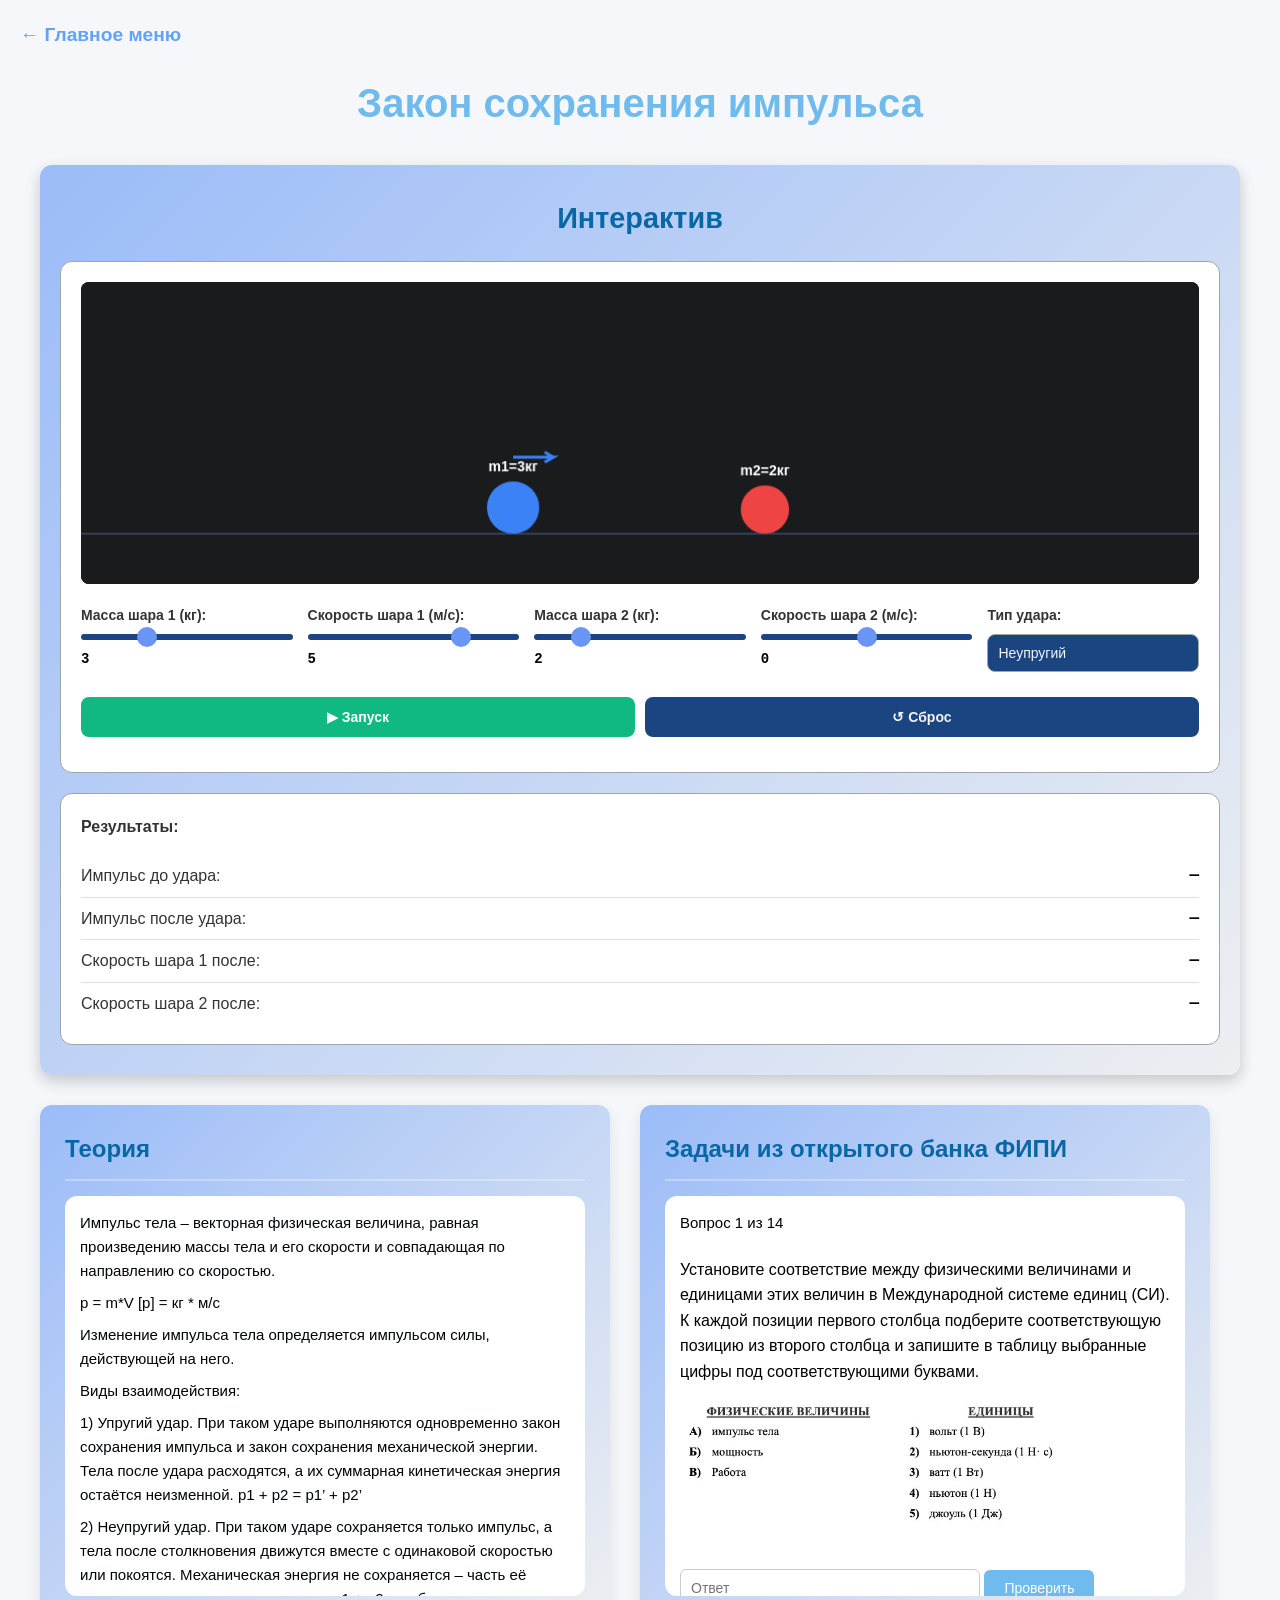
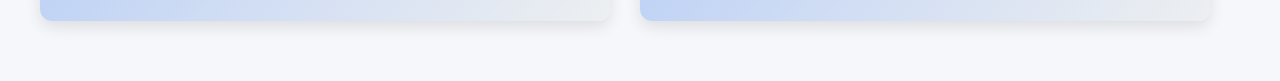
==== commit 09fad7f0: "Update IntImp.html" ====
--- a/IntImp.html
+++ b/IntImp.html
@@ -116,12 +116,12 @@
                             { q: "Движущийся со скоростью 3 м/с шар массой 2 кг соударяется с неподвижным шаром массой 1 кг. После удара шары движутся как единое целое. Чему равна скорость движения шаров после соударения? ", a: "2" },
                             { q: "Движущийся шар массой 2 кг соударяется с неподвижным шаром массой 1 кг. После удара шары движутся как единое целое со скоростью 2 м/с. Чему была равна скорость первого шара до соударения? ", a: "3" },
                             { q: "<span style='display:block'>Прочитайте текст и вставьте на места пропусков слова (словосочетания) из приведённого списка.</span> K воронке через резиновую трубку подсоединили изогнутую Г-образную стеклянную трубку (см. рисунок). После того как в воронку наливают воду, она начинает выливаться из стеклянной трубки. При этом в соответствии с законом (А)__________ резиновая трубка отклоняется (Б)__________ движения струи выливающейся из трубки воды. Такое движение в физике называется (В)__________ движением. Примером такого движения в технике является (Г)__________.<span style='display:block'> Список слов и словосочетаний:</span> <span style='display:block'>1) всемирного тяготения </span>  <span style='display:block'>2) сохранения импульса </span> <span style='display:block'>3) равноускоренное </span> <span style='display:block'>4) реактивное </span> <span style='display:block'>5) грузовые автомобили</span> <span style='display:block'> 6) запуск космической ракеты</span> <span style='display:block'> 7) по направлению</span> <span style='display:block'> 8) противоположно направлению</span> Запишите в таблицу выбранные цифры под соответствующими буквами.</span>", a: "2846", img: 'static/images/задача_5imp.jpg' },
-                            { q: "Движущийся шар массой 3 кг соударяется с неподвижным шаром массой 2 кг. Определите первоначальную скорость движущегося шара, если после соударения шары стали двигаться как единое целое со скоростью 6 м/с. ", a: "10", img: 'static/images/задача_5imp.jpg' },
+                            { q: "Движущийся шар массой 3 кг соударяется с неподвижным шаром массой 2 кг. Определите первоначальную скорость движущегося шара, если после соударения шары стали двигаться как единое целое со скоростью 6 м/с. ", a: "10" },
                             { q: "Шар массой 3 кг, движущийся со скоростью 10 м/с, соударяется с неподвижным шаром массой 2 кг. Определите скорость шаров после удара, если они стали двигаться как единое целое", a: "6" },
                             { q: "Тело массой 800 г движется в горизонтальном направлении со скоростью 4 м/с и сталкивается с телом массой 400 г, движущимся по той же прямой ему навстречу со скоростью 2 м/с. Определите скорость тел после удара, если они стали двигаться как единое целое. ", a: "2" },
                             { q: "Снаряд, движущийся горизонтально, разорвался на два равных осколка по 1 кг каждый. Один осколок продолжил двигаться относительно Земли в прежнем направлении со скоростью 800 м/с, а другой полетел назад со скоростью 400 м/с. Какую скорость имел снаряд в момент разрыва? ", a: "200" },
-                            { q: "Шар массой 2 кг, движущийся со скоростью 4 м/с догоняет шар массой 8 кг, движущийся по той же прямой со скоростью 2м/с. После столкновения шары движутся вместе. Определите, какое количество теплоты выделилось в результате соударения. ", a: "3,2 " },
-                            { q: "Шар массой 2 кг, движущийся со скоростью 4 м/с, соударяется с шаром массой 3 кг, движущимся ему навстречу по той же прямой со скоростью 4 м/с. После удара шары движутся как одно целое. Определите, какое количество теплоты выделилось в результате соударения. ", a: "21,6 " },
+                            { q: "Шар массой 2 кг, движущийся со скоростью 4 м/с догоняет шар массой 8 кг, движущийся по той же прямой со скоростью 2м/с. После столкновения шары движутся вместе. Определите, какое количество теплоты выделилось в результате соударения. ", a: "3,2" },
+                            { q: "Шар массой 2 кг, движущийся со скоростью 4 м/с, соударяется с шаром массой 3 кг, движущимся ему навстречу по той же прямой со скоростью 4 м/с. После удара шары движутся как одно целое. Определите, какое количество теплоты выделилось в результате соударения. ", a: "21,6" },
                             { q: "Шар массой 5 кг, движущийся с некоторой скоростью, соударяется с неподвижным шаром, после чего шары движутся как одно целое. Определите массу второго шара, если при ударе потеряно 50 % кинетической энергии. ", a: "5" },
                             { q: "Два свинцовых шарика с массами m1 = 100 г и m2 = 200 г движутся навстречу друг другу со скоростями V1 = 4 м/с и V2 = 5 м/с. Какую кинетическую энергию будут иметь шарики после их абсолютно неупругого соударения? ", a: "0,6" },
                             { q: "Шар массой 4 кг, движущийся по горизонтальной поверхности с некоторой скоростью, соударяется с неподвижным шаром такой же массы, после чего шары движутся как одно целое. Определите, во сколько раз изменилась кинетическая энергия системы шаров в результате соударения. ", a: "2" }
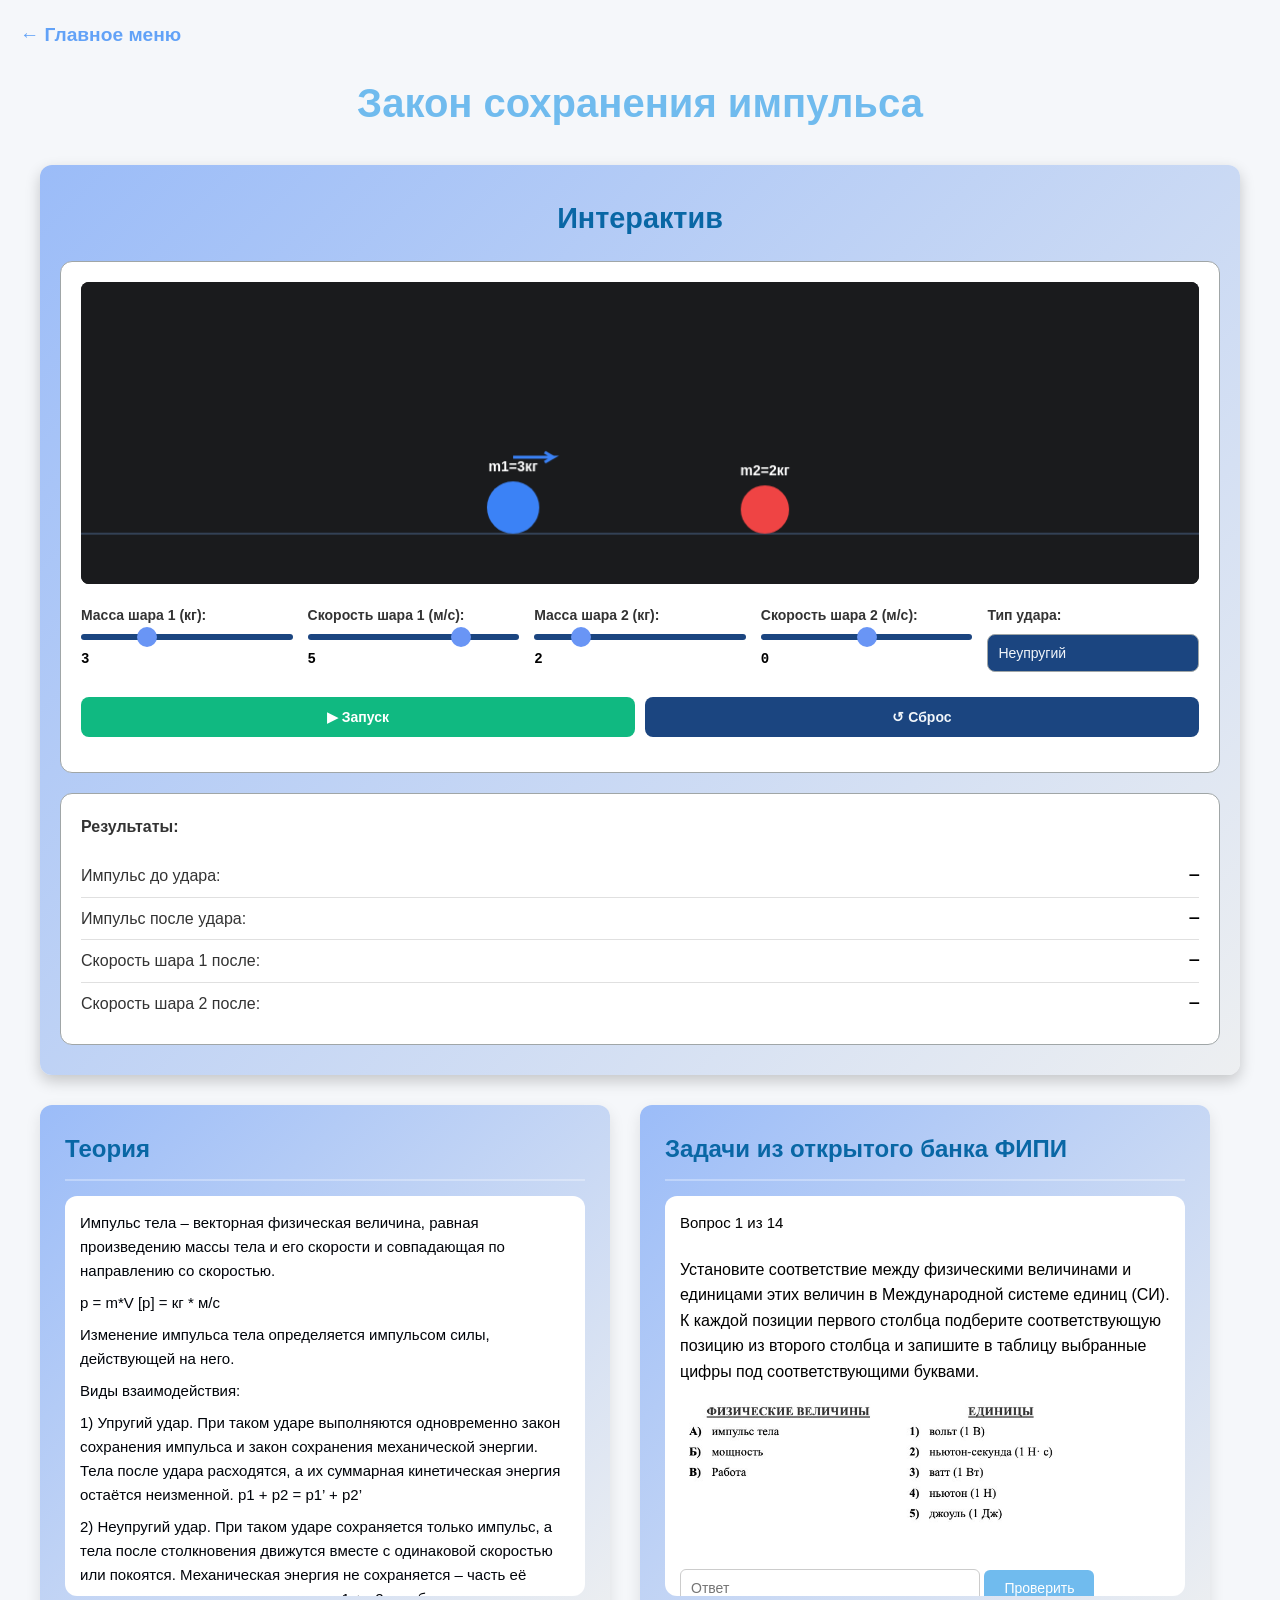
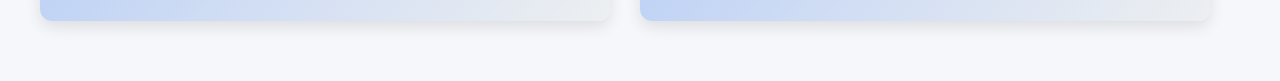
==== commit 196cc29e: "Update IntImp.html" ====
--- a/IntImp.html
+++ b/IntImp.html
@@ -24,7 +24,7 @@
             <div class="sim-layout">
                 <div class="sim-main">
                     <div class="simulation-container">
-                        <canvas id="momentum-canvas" width="700" height="300"></canvas>
+                        <canvas id="momentum-canvas" width="500" height="200"></canvas>
                         <div class="sim-controls">
                             <div class="control-group">
                                 <label>Масса шара 1 (кг):</label>
--- a/static/styles/stINT.css
+++ b/static/styles/stINT.css
@@ -1,1072 +1,1441 @@
-/* =============================================
-   КРОССБРАУЗЕРНАЯ СОВМЕСТИМОСТЬ
-   Поддержка: Chrome, Firefox, Safari, Edge, Opera, IE11
-   ============================================= */
-
-* {
-    margin: 0;
-    padding: 0;
-    -webkit-box-sizing: border-box;
-    -moz-box-sizing: border-box;
-    box-sizing: border-box;
-    font-family: 'Segoe UI', Tahoma, Geneva, Verdana, sans-serif;
-}
-
-html {
-    -webkit-text-size-adjust: 100%;
-    -ms-text-size-adjust: 100%;
-}
-
-body {
-    background-color: #f5f7fa;
-    color: #333;
-    line-height: 1.6;
-    padding: 20px;
-}
-
-h1 {
-    text-align: center;
-    color: #70bbee;
-    margin-bottom: 30px;
-    font-size: 2.5rem;
-}
-
-.container-wrapper {
-    max-width: 1200px;
-    margin: 0 auto;
-}
-
-/* Меню назад */
-.meny {
-    margin-bottom: 20px;
-}
-
-.meny a {
-    text-decoration: none;
-    color: #62a2f7;
-    -webkit-transition: color 0.3s;
-    -moz-transition: color 0.3s;
-    -o-transition: color 0.3s;
-    transition: color 0.3s;
-}
-
-.meny a:hover {
-    color: #1a5cb0;
-}
-
-.meny h2 {
-    font-size: 1.2rem;
-}
-
-/* Верхний контейнер с интерактивом */
-.top-container {
-    width: 100%;
-    background: #9bbcf8;
-    background: -webkit-linear-gradient(315deg, #9bbcf8 0%, #edeff1 100%);
-    background: -moz-linear-gradient(315deg, #9bbcf8 0%, #edeff1 100%);
-    background: -o-linear-gradient(315deg, #9bbcf8 0%, #edeff1 100%);
-    background: linear-gradient(135deg, #9bbcf8 0%, #edeff1 100%);
-    color: #0967a5;
-    padding: 30px 20px;
-    -webkit-border-radius: 12px;
-    -moz-border-radius: 12px;
-    border-radius: 12px;
-    -webkit-box-shadow: 0 6px 15px rgba(0, 0, 0, 0.2);
-    -moz-box-shadow: 0 6px 15px rgba(0, 0, 0, 0.2);
-    box-shadow: 0 6px 15px rgba(0, 0, 0, 0.2);
-    margin-bottom: 30px;
-}
-
-.top-container h2 {
-    font-size: 1.8rem;
-    margin-bottom: 20px;
-    text-align: center;
-}
-
-/* Нижний ряд - теория и задачи */
-.bottom-row {
-    display: -webkit-box;
-    display: -webkit-flex;
-    display: -moz-box;
-    display: -ms-flexbox;
-    display: flex;
-    gap: 30px;
-    margin-bottom: 40px;
-}
-
-.bottom-container {
-    -webkit-box-flex: 1;
-    -webkit-flex: 1;
-    -moz-box-flex: 1;
-    -ms-flex: 1;
-    flex: 1;
-    background: #9bbcf8;
-    background: -webkit-linear-gradient(315deg, #9bbcf8 0%, #edeff1 100%);
-    background: -moz-linear-gradient(315deg, #9bbcf8 0%, #edeff1 100%);
-    background: -o-linear-gradient(315deg, #9bbcf8 0%, #edeff1 100%);
-    background: linear-gradient(135deg, #9bbcf8 0%, #edeff1 100%);
-    -webkit-border-radius: 12px;
-    -moz-border-radius: 12px;
-    border-radius: 12px;
-    padding: 25px;
-    -webkit-box-shadow: 0 6px 15px rgba(0, 0, 0, 0.1);
-    -moz-box-shadow: 0 6px 15px rgba(0, 0, 0, 0.1);
-    box-shadow: 0 6px 15px rgba(0, 0, 0, 0.1);
-    color: #0967a5;
-}
-
-.bottom-container h3 {
-    font-size: 1.5rem;
-    margin-bottom: 15px;
-    border-bottom: 2px solid rgba(255, 255, 255, 0.3);
-    padding-bottom: 10px;
-}
-
-/* Контейнеры для теории и задач */
-.teoryContainer,
-#taskContainer {
-    background-color: #ffffff;
-    padding: 15px;
-    -webkit-border-radius: 12px;
-    -moz-border-radius: 12px;
-    border-radius: 12px;
-    max-height: 400px;
-    overflow-y: auto;
-    -webkit-overflow-scrolling: touch;
-}
-
-.teoryContainer p {
-    color: #00040a;
-    margin-bottom: 8px;
-    font-size: 15px;
-    line-height: 1.6;
-}
-
-#taskContainer h3 {
-    color: rgb(0, 14, 14);
-    font-size: 15px;
-    font-weight: normal;
-    margin-bottom: 10px;
-}
-
-#taskContainer p {
-    color: black;
-    margin-bottom: 10px;
-}
-
-#taskContainer img {
-    max-width: 100%;
-    height: auto;
-    display: block;
-    margin: 10px 0;
-}
-
-#taskContainer input[type="text"] {
-    width: 100%;
-    max-width: 300px;
-    padding: 10px;
-    margin: 5px 0;
-    font-size: 14px;
-    border: 1px solid #ccc;
-    -webkit-border-radius: 6px;
-    -moz-border-radius: 6px;
-    border-radius: 6px;
-    -webkit-appearance: none;
-    -moz-appearance: none;
-    appearance: none;
-}
-
-#taskContainer button {
-    padding: 10px 20px;
-    margin: 5px 0;
-    font-size: 14px;
-    background-color: #70bbee;
-    color: white;
-    border: none;
-    -webkit-border-radius: 6px;
-    -moz-border-radius: 6px;
-    border-radius: 6px;
-    cursor: pointer;
-    -webkit-transition: background-color 0.3s;
-    -moz-transition: background-color 0.3s;
-    -o-transition: background-color 0.3s;
-    transition: background-color 0.3s;
-}
-
-#taskContainer button:hover {
-    background-color: #5aa3d6;
-}
-
-/* Контейнер симуляции */
-.simulation-container {
-    background: #ffffff;
-    -webkit-border-radius: 12px;
-    -moz-border-radius: 12px;
-    border-radius: 12px;
-    padding: 20px;
-    border: 1px solid #a0a6a7;
-}
-
-.simulation-container canvas {
-    display: block;
-    width: 100%;
-    max-width: 100%;
-    height: auto;
-    background: #0a0a0a;
-    -webkit-border-radius: 8px;
-    -moz-border-radius: 8px;
-    border-radius: 8px;
-    margin-bottom: 20px;
-}
-
-/* Панель управления */
-.sim-controls {
-    display: -webkit-box;
-    display: -webkit-flex;
-    display: -moz-box;
-    display: -ms-flexbox;
-    display: flex;
-    -webkit-flex-wrap: wrap;
-    -ms-flex-wrap: wrap;
-    flex-wrap: wrap;
-    display: -ms-grid;
-    display: grid;
-    -ms-grid-columns: 1fr 15px 1fr;
-    grid-template-columns: repeat(auto-fit, minmax(200px, 1fr));
-    gap: 15px;
-}
-
-.control-group {
-    display: -webkit-box;
-    display: -webkit-flex;
-    display: -moz-box;
-    display: -ms-flexbox;
-    display: flex;
-    -webkit-box-orient: vertical;
-    -webkit-box-direction: normal;
-    -webkit-flex-direction: column;
-    -moz-box-orient: vertical;
-    -moz-box-direction: normal;
-    -ms-flex-direction: column;
-    flex-direction: column;
-    gap: 8px;
-}
-
-.control-group label {
-    font-size: 14px;
-    color: #333;
-    font-weight: 600;
-}
-
-/* Ползунки - кроссбраузерные стили */
-.control-group input[type="range"] {
-    width: 100%;
-    height: 6px;
-    background: #1b4580;
-    -webkit-border-radius: 3px;
-    -moz-border-radius: 3px;
-    border-radius: 3px;
-    outline: none;
-    -webkit-appearance: none;
-    -moz-appearance: none;
-    appearance: none;
-    cursor: pointer;
-}
-
-/* Chrome, Safari, Opera */
-.control-group input[type="range"]::-webkit-slider-thumb {
-    -webkit-appearance: none;
-    appearance: none;
-    width: 20px;
-    height: 20px;
-    background: #6995f5;
-    -webkit-border-radius: 50%;
-    border-radius: 50%;
-    cursor: pointer;
-}
-
-/* Firefox */
-.control-group input[type="range"]::-moz-range-thumb {
-    width: 20px;
-    height: 20px;
-    background: #6995f5;
-    -moz-border-radius: 50%;
-    border-radius: 50%;
-    cursor: pointer;
-    border: none;
-}
-
-/* IE/Edge */
-.control-group input[type="range"]::-ms-thumb {
-    width: 20px;
-    height: 20px;
-    background: #6995f5;
-    border-radius: 50%;
-    cursor: pointer;
-    border: none;
-}
-
-.control-group input[type="range"]::-ms-track {
-    width: 100%;
-    height: 6px;
-    background: transparent;
-    border-color: transparent;
-    color: transparent;
-}
-
-.control-group input[type="range"]::-ms-fill-lower {
-    background: #1b4580;
-    border-radius: 3px;
-}
-
-.control-group input[type="range"]::-ms-fill-upper {
-    background: #1b4580;
-    border-radius: 3px;
-}
-
-.control-group span {
-    font-family: 'Courier New', monospace;
-    color: #000;
-    font-weight: 600;
-    font-size: 14px;
-}
-
-.control-group select {
-    width: 100%;
-    padding: 10px;
-    background: #1b4580;
-    border: 1px solid #a0a6a7;
-    color: #f1f5f9;
-    -webkit-border-radius: 8px;
-    -moz-border-radius: 8px;
-    border-radius: 8px;
-    font-size: 14px;
-    cursor: pointer;
-    -webkit-appearance: none;
-    -moz-appearance: none;
-    appearance: none;
-}
-
-.control-group select:focus {
-    outline: none;
-    border-color: #6995f5;
-}
-
-/* Checkbox группа */
-.checkbox-group {
-    display: -webkit-box;
-    display: -webkit-flex;
-    display: -moz-box;
-    display: -ms-flexbox;
-    display: flex;
-    -webkit-box-orient: vertical;
-    -webkit-box-direction: normal;
-    -webkit-flex-direction: column;
-    -moz-box-orient: vertical;
-    -moz-box-direction: normal;
-    -ms-flex-direction: column;
-    flex-direction: column;
-    gap: 8px;
-}
-
-.checkbox-group label {
-    display: -webkit-box;
-    display: -webkit-flex;
-    display: -moz-box;
-    display: -ms-flexbox;
-    display: flex;
-    -webkit-box-align: center;
-    -webkit-align-items: center;
-    -moz-box-align: center;
-    -ms-flex-align: center;
-    align-items: center;
-    gap: 8px;
-    cursor: pointer;
-    font-size: 14px;
-    color: #333;
-}
-
-.checkbox-group input[type="checkbox"] {
-    width: 18px;
-    height: 18px;
-    cursor: pointer;
-}
-
-/* Кнопки */
-.sim-buttons {
-    display: -webkit-box;
-    display: -webkit-flex;
-    display: -moz-box;
-    display: -ms-flexbox;
-    display: flex;
-    gap: 10px;
-    -ms-grid-column: 1;
-    -ms-grid-column-span: 3;
-    grid-column: 1 / -1;
-    margin-top: 10px;
-    -webkit-flex-wrap: wrap;
-    -ms-flex-wrap: wrap;
-    flex-wrap: wrap;
-}
-
-.btn-start,
-.btn-reset {
-    padding: 12px 25px;
-    border: none;
-    -webkit-border-radius: 8px;
-    -moz-border-radius: 8px;
-    border-radius: 8px;
-    font-size: 14px;
-    font-weight: 700;
-    cursor: pointer;
-    -webkit-transition: all 0.2s;
-    -moz-transition: all 0.2s;
-    -o-transition: all 0.2s;
-    transition: all 0.2s;
-    -webkit-box-flex: 1;
-    -webkit-flex: 1;
-    -moz-box-flex: 1;
-    -ms-flex: 1;
-    flex: 1;
-    min-width: 120px;
-}
-
-.btn-start {
-    background: #10b981;
-    color: white;
-}
-
-.btn-start:hover {
-    background: #059669;
-}
-
-.btn-reset {
-    background: #1b4580;
-    color: #f1f5f9;
-}
-
-.btn-reset:hover {
-    background: #475569;
-}
-
-/* Панель результатов */
-.results-panel,
-.lens-results,
-.refraction-results {
-    background: #ffffff;
-    -webkit-border-radius: 12px;
-    -moz-border-radius: 12px;
-    border-radius: 12px;
-    padding: 20px;
-    border: 1px solid #a0a6a7;
-    margin-top: 20px;
-}
-
-.results-panel h4,
-.lens-results h4,
-.refraction-results h4 {
-    font-size: 16px;
-    margin-bottom: 15px;
-    color: #333;
-    font-weight: 700;
-}
-
-.result-row {
-    display: -webkit-box;
-    display: -webkit-flex;
-    display: -moz-box;
-    display: -ms-flexbox;
-    display: flex;
-    -webkit-box-pack: justify;
-    -webkit-justify-content: space-between;
-    -moz-box-pack: justify;
-    -ms-flex-pack: justify;
-    justify-content: space-between;
-    padding: 8px 0;
-    border-bottom: 1px solid #e0e0e0;
-    -webkit-flex-wrap: wrap;
-    -ms-flex-wrap: wrap;
-    flex-wrap: wrap;
-    gap: 5px;
-}
-
-.result-row:last-child {
-    border-bottom: none;
-}
-
-.result-row span:first-child {
-    color: #333;
-}
-
-.result-row span:last-child {
-    font-family: 'Courier New', monospace;
-    color: #000;
-    font-weight: 600;
-}
-
-.result-grid {
-    display: -webkit-box;
-    display: -webkit-flex;
-    display: -moz-box;
-    display: -ms-flexbox;
-    display: flex;
-    -webkit-flex-wrap: wrap;
-    -ms-flex-wrap: wrap;
-    flex-wrap: wrap;
-    display: -ms-grid;
-    display: grid;
-    -ms-grid-columns: 1fr 15px 1fr;
-    grid-template-columns: repeat(2, 1fr);
-    gap: 15px;
-}
-
-.result-item {
-    display: -webkit-box;
-    display: -webkit-flex;
-    display: -moz-box;
-    display: -ms-flexbox;
-    display: flex;
-    -webkit-box-orient: vertical;
-    -webkit-box-direction: normal;
-    -webkit-flex-direction: column;
-    -moz-box-orient: vertical;
-    -moz-box-direction: normal;
-    -ms-flex-direction: column;
-    flex-direction: column;
-    gap: 5px;
-}
-
-.result-label {
-    font-size: 14px;
-    color: #666;
-}
-
-.result-value {
-    font-family: 'Courier New', monospace;
-    color: #000;
-    font-size: 16px;
-    font-weight: 600;
-}
-
-.total-reflection-warning {
-    margin-top: 15px;
-    padding: 15px;
-    background: #fef3c7;
-    -webkit-border-radius: 8px;
-    -moz-border-radius: 8px;
-    border-radius: 8px;
-    color: #92400e;
-    font-weight: 600;
-    text-align: center;
-}
-
-/* Energy bars */
-.energy-bars {
-    background: #ffffff;
-    -webkit-border-radius: 12px;
-    -moz-border-radius: 12px;
-    border-radius: 12px;
-    border: 1px solid #a0a6a7;
-    padding: 20px;
-    display: -webkit-box;
-    display: -webkit-flex;
-    display: -moz-box;
-    display: -ms-flexbox;
-    display: flex;
-    gap: 20px;
-    margin-top: 20px;
-    -webkit-flex-wrap: wrap;
-    -ms-flex-wrap: wrap;
-    flex-wrap: wrap;
-}
-
-.energy-bar-container {
-    -webkit-box-flex: 1;
-    -webkit-flex: 1;
-    -moz-box-flex: 1;
-    -ms-flex: 1;
-    flex: 1;
-    min-width: 200px;
-    display: -webkit-box;
-    display: -webkit-flex;
-    display: -moz-box;
-    display: -ms-flexbox;
-    display: flex;
-    -webkit-box-align: center;
-    -webkit-align-items: center;
-    -moz-box-align: center;
-    -ms-flex-align: center;
-    align-items: center;
-    gap: 10px;
-}
-
-.energy-bar-label {
-    font-weight: 700;
-    min-width: 30px;
-    color: #333;
-}
-
-.energy-bar {
-    -webkit-box-flex: 1;
-    -webkit-flex: 1;
-    -moz-box-flex: 1;
-    -ms-flex: 1;
-    flex: 1;
-    height: 24px;
-    background: #1b4580;
-    -webkit-border-radius: 4px;
-    -moz-border-radius: 4px;
-    border-radius: 4px;
-    overflow: hidden;
-}
-
-.energy-bar-fill {
-    height: 100%;
-    -webkit-transition: width 0.1s;
-    -moz-transition: width 0.1s;
-    -o-transition: width 0.1s;
-    transition: width 0.1s;
-    -webkit-border-radius: 4px;
-    -moz-border-radius: 4px;
-    border-radius: 4px;
-}
-
-.energy-bar.potential .energy-bar-fill {
-    background: #3b82f6;
-    background: -webkit-linear-gradient(left, #3b82f6, #60a5fa);
-    background: -moz-linear-gradient(left, #3b82f6, #60a5fa);
-    background: -o-linear-gradient(left, #3b82f6, #60a5fa);
-    background: linear-gradient(90deg, #3b82f6, #60a5fa);
-}
-
-.energy-bar.kinetic .energy-bar-fill {
-    background: #ef4444;
-    background: -webkit-linear-gradient(left, #ef4444, #f87171);
-    background: -moz-linear-gradient(left, #ef4444, #f87171);
-    background: -o-linear-gradient(left, #ef4444, #f87171);
-    background: linear-gradient(90deg, #ef4444, #f87171);
-}
-
-.energy-bar.total .energy-bar-fill {
-    background: #10b981;
-    background: -webkit-linear-gradient(left, #10b981, #34d399);
-    background: -moz-linear-gradient(left, #10b981, #34d399);
-    background: -o-linear-gradient(left, #10b981, #34d399);
-    background: linear-gradient(90deg, #10b981, #34d399);
-}
-
-.energy-bars span {
-    font-family: 'Courier New', monospace;
-    font-size: 14px;
-    color: #333;
-    min-width: 60px;
-}
-
-/* =============================================
-   АДАПТИВНОСТЬ ДЛЯ ПЛАНШЕТОВ (1024px и меньше)
-   ============================================= */
-@media screen and (max-width: 1024px) {
-    body {
-        padding: 15px;
-    }
-    
-    h1 {
-        font-size: 2rem;
-    }
-    
-    .top-container {
-        padding: 25px 15px;
-    }
-    
-    .top-container h2 {
-        font-size: 1.5rem;
-    }
-    
-    .bottom-row {
-        gap: 20px;
-    }
-    
-    .bottom-container {
-        padding: 20px;
-    }
-    
-    .bottom-container h3 {
-        font-size: 1.3rem;
-    }
-}
-
-/* =============================================
-   АДАПТИВНОСТЬ ДЛЯ ПЛАНШЕТОВ (768px и меньше)
-   ============================================= */
-@media screen and (max-width: 768px) {
-    body {
-        padding: 12px;
-    }
-    
-    h1 {
-        font-size: 1.6rem;
-        margin-bottom: 20px;
-    }
-    
-    .meny h2 {
-        font-size: 1rem;
-    }
-    
-    /* Теория и задачи в колонку */
-    .bottom-row {
-        -webkit-box-orient: vertical;
-        -webkit-box-direction: normal;
-        -webkit-flex-direction: column;
-        -moz-box-orient: vertical;
-        -moz-box-direction: normal;
-        -ms-flex-direction: column;
-        flex-direction: column;
-        gap: 20px;
-    }
-    
-    .top-container,
-    .bottom-container {
-        padding: 20px 15px;
-    }
-    
-    .top-container h2 {
-        font-size: 1.4rem;
-    }
-    
-    .bottom-container h3 {
-        font-size: 1.2rem;
-    }
-    
-    /* Контролы в 2 колонки */
-    .sim-controls {
-        -ms-grid-columns: 1fr 12px 1fr;
-        grid-template-columns: repeat(2, 1fr);
-        gap: 12px;
-    }
-    
-    .simulation-container {
-        padding: 15px;
-    }
-    
-    /* Результаты в 1 колонку */
-    .result-grid {
-        -ms-grid-columns: 1fr;
-        grid-template-columns: 1fr;
-        gap: 10px;
-    }
-    
-    .teoryContainer,
-    #taskContainer {
-        padding: 12px;
-        max-height: 350px;
-    }
-    
-    .teoryContainer p {
-        font-size: 14px;
-    }
-}
-
-/* =============================================
-   АДАПТИВНОСТЬ ДЛЯ МОБИЛЬНЫХ (576px и меньше)
-   ============================================= */
-@media screen and (max-width: 576px) {
-    body {
-        padding: 10px;
-    }
-    
-    h1 {
-        font-size: 1.4rem;
-        margin-bottom: 15px;
-    }
-    
-    .meny h2 {
-        font-size: 0.9rem;
-    }
-    
-    .top-container,
-    .bottom-container {
-        padding: 15px 12px;
-        -webkit-border-radius: 10px;
-        -moz-border-radius: 10px;
-        border-radius: 10px;
-    }
-    
-    .top-container h2 {
-        font-size: 1.2rem;
-        margin-bottom: 15px;
-    }
-    
-    .bottom-container h3 {
-        font-size: 1.1rem;
-        margin-bottom: 12px;
-    }
-    
-    /* Контролы в 1 колонку */
-    .sim-controls {
-        -ms-grid-columns: 1fr;
-        grid-template-columns: 1fr;
-        gap: 15px;
-    }
-    
-    .simulation-container {
-        padding: 12px;
-    }
-    
-    /* Кнопки в колонку */
-    .sim-buttons {
-        -webkit-box-orient: vertical;
-        -webkit-box-direction: normal;
-        -webkit-flex-direction: column;
-        -moz-box-orient: vertical;
-        -moz-box-direction: normal;
-        -ms-flex-direction: column;
-        flex-direction: column;
-    }
-    
-    .btn-start,
-    .btn-reset {
-        width: 100%;
-        padding: 14px;
-    }
-    
-    /* Energy bars в колонку */
-    .energy-bars {
-        -webkit-box-orient: vertical;
-        -webkit-box-direction: normal;
-        -webkit-flex-direction: column;
-        -moz-box-orient: vertical;
-        -moz-box-direction: normal;
-        -ms-flex-direction: column;
-        flex-direction: column;
-        padding: 15px;
-        gap: 15px;
-    }
-    
-    .energy-bar-container {
-        min-width: 100%;
-    }
-    
-    /* Результаты */
-    .results-panel,
-    .lens-results,
-    .refraction-results {
-        padding: 15px;
-    }
-    
-    .result-row {
-        -webkit-box-orient: vertical;
-        -webkit-box-direction: normal;
-        -webkit-flex-direction: column;
-        -moz-box-orient: vertical;
-        -moz-box-direction: normal;
-        -ms-flex-direction: column;
-        flex-direction: column;
-        gap: 3px;
-        padding: 10px 0;
-    }
-    
-    .result-grid {
-        gap: 12px;
-    }
-    
-    /* Теория и задачи */
-    .teoryContainer,
-    #taskContainer {
-        padding: 10px;
-        max-height: 300px;
-    }
-    
-    .teoryContainer p {
-        font-size: 13px;
-        margin-bottom: 6px;
-    }
-    
-    #taskContainer input[type="text"] {
-        width: 100%;
-        max-width: 100%;
-    }
-    
-    #taskContainer button {
-        width: 100%;
-        padding: 12px;
-    }
-    
-    .control-group label {
-        font-size: 13px;
-    }
-    
-    .control-group select {
-        padding: 12px;
-        font-size: 13px;
-    }
-}
-
-/* =============================================
-   АДАПТИВНОСТЬ ДЛЯ МАЛЕНЬКИХ ЭКРАНОВ (400px и меньше)
-   ============================================= */
-@media screen and (max-width: 400px) {
-    body {
-        padding: 8px;
-    }
-    
-    h1 {
-        font-size: 1.2rem;
-        margin-bottom: 12px;
-    }
-    
-    .meny h2 {
-        font-size: 0.85rem;
-    }
-    
-    .top-container,
-    .bottom-container {
-        padding: 12px 10px;
-        -webkit-border-radius: 8px;
-        -moz-border-radius: 8px;
-        border-radius: 8px;
-    }
-    
-    .top-container h2 {
-        font-size: 1.1rem;
-    }
-    
-    .bottom-container h3 {
-        font-size: 1rem;
-    }
-    
-    .simulation-container {
-        padding: 10px;
-    }
-    
-    .btn-start,
-    .btn-reset {
-        padding: 12px;
-        font-size: 13px;
-    }
-    
-    .teoryContainer p {
-        font-size: 12px;
-    }
-    
-    #taskContainer h3 {
-        font-size: 13px;
-    }
-    
-    #taskContainer p {
-        font-size: 13px;
-    }
-    
-    .result-label {
-        font-size: 12px;
-    }
-    
-    .result-value {
-        font-size: 14px;
-    }
-    
-    .energy-bar-label {
-        font-size: 14px;
-    }
-    
-    .energy-bars span {
-        font-size: 12px;
-        min-width: 50px;
-    }
-}
-
-/* =============================================
-   ФИКС ДЛЯ CANVAS НА МОБИЛЬНЫХ
-   ============================================= */
-@media screen and (max-width: 768px) {
-    canvas {
-        max-width: 100% !important;
-        height: auto !important;
-    }
-}
-
-/* =============================================
-   ФИКСЫ ДЛЯ IE11
-   ============================================= */
-@media all and (-ms-high-contrast: none), (-ms-high-contrast: active) {
-    .bottom-row {
-        display: block;
-    }
-    
-    .bottom-container {
-        width: 48%;
-        float: left;
-        margin-right: 2%;
-        margin-bottom: 20px;
-    }
-    
-    .bottom-container:nth-child(2n) {
-        margin-right: 0;
-    }
-    
-    .sim-controls {
-        display: block;
-    }
-    
-    .control-group {
-        width: 48%;
-        float: left;
-        margin-right: 2%;
-        margin-bottom: 15px;
-    }
-    
-    .sim-buttons {
-        clear: both;
-        padding-top: 15px;
-    }
-    
-    .result-grid {
-        display: block;
-    }
-    
-    .result-item {
-        width: 48%;
-        float: left;
-        margin-right: 2%;
-        margin-bottom: 10px;
-    }
-    
-    .energy-bars {
-        display: block;
-    }
-    
-    .energy-bar-container {
-        margin-bottom: 15px;
-    }
-}
-
-@media all and (-ms-high-contrast: none) and (max-width: 768px), (-ms-high-contrast: active) and (max-width: 768px) {
-    .bottom-container {
-        width: 100%;
-        float: none;
-        margin-right: 0;
-    }
-    
-    .control-group {
-        width: 100%;
-        float: none;
-        margin-right: 0;
-    }
-    
-    .result-item {
-        width: 100%;
-        float: none;
-        margin-right: 0;
-    }
-}
-
-/* =============================================
-   CLEARFIX ДЛЯ IE
-   ============================================= */
-.bottom-row:after,
-.sim-controls:after,
-.result-grid:after,
-.energy-bars:after {
-    content: "";
-    display: table;
-    clear: both;
-}+* {
+    margin: 0;
+    padding: 0;
+    -webkit-box-sizing: border-box;
+    -moz-box-sizing: border-box;
+    box-sizing: border-box;
+    font-family: 'Segoe UI', Tahoma, Geneva, Verdana, sans-serif;
+}
+
+html {
+    -webkit-text-size-adjust: 100%;
+    -ms-text-size-adjust: 100%;
+}
+
+body {
+    background-color: #f5f7fa;
+    color: #333;
+    line-height: 1.6;
+    padding: 20px;
+}
+
+h1 {
+    text-align: center;
+    color: #70bbee;
+    margin-bottom: 30px;
+    font-size: 2.5rem;
+}
+
+.container-wrapper {
+    max-width: 1200px;
+    margin: 0 auto;
+}
+
+/* Меню назад */
+.meny {
+    margin-bottom: 20px;
+}
+
+.meny a {
+    text-decoration: none;
+    color: #62a2f7;
+    -webkit-transition: color 0.3s;
+    -moz-transition: color 0.3s;
+    -o-transition: color 0.3s;
+    transition: color 0.3s;
+}
+
+.meny a:hover {
+    color: #1a5cb0;
+}
+
+.meny h2 {
+    font-size: 1.2rem;
+}
+
+/* Верхний контейнер с интерактивом */
+.top-container {
+    width: 100%;
+    background: #9bbcf8;
+    background: -webkit-linear-gradient(315deg, #9bbcf8 0%, #edeff1 100%);
+    background: -moz-linear-gradient(315deg, #9bbcf8 0%, #edeff1 100%);
+    background: -o-linear-gradient(315deg, #9bbcf8 0%, #edeff1 100%);
+    background: linear-gradient(135deg, #9bbcf8 0%, #edeff1 100%);
+    color: #0967a5;
+    padding: 30px 20px;
+    -webkit-border-radius: 12px;
+    -moz-border-radius: 12px;
+    border-radius: 12px;
+    -webkit-box-shadow: 0 6px 15px rgba(0, 0, 0, 0.2);
+    -moz-box-shadow: 0 6px 15px rgba(0, 0, 0, 0.2);
+    box-shadow: 0 6px 15px rgba(0, 0, 0, 0.2);
+    margin-bottom: 30px;
+}
+
+.top-container h2 {
+    font-size: 1.8rem;
+    margin-bottom: 20px;
+    text-align: center;
+}
+
+/* Нижний ряд - теория и задачи */
+.bottom-row {
+    display: -webkit-box;
+    display: -webkit-flex;
+    display: -moz-box;
+    display: -ms-flexbox;
+    display: flex;
+    gap: 30px;
+    margin-bottom: 40px;
+}
+
+.bottom-container {
+    -webkit-box-flex: 1;
+    -webkit-flex: 1;
+    -moz-box-flex: 1;
+    -ms-flex: 1;
+    flex: 1;
+    background: #9bbcf8;
+    background: -webkit-linear-gradient(315deg, #9bbcf8 0%, #edeff1 100%);
+    background: -moz-linear-gradient(315deg, #9bbcf8 0%, #edeff1 100%);
+    background: -o-linear-gradient(315deg, #9bbcf8 0%, #edeff1 100%);
+    background: linear-gradient(135deg, #9bbcf8 0%, #edeff1 100%);
+    -webkit-border-radius: 12px;
+    -moz-border-radius: 12px;
+    border-radius: 12px;
+    padding: 25px;
+    -webkit-box-shadow: 0 6px 15px rgba(0, 0, 0, 0.1);
+    -moz-box-shadow: 0 6px 15px rgba(0, 0, 0, 0.1);
+    box-shadow: 0 6px 15px rgba(0, 0, 0, 0.1);
+    color: #0967a5;
+}
+
+.bottom-container h3 {
+    font-size: 1.5rem;
+    margin-bottom: 15px;
+    border-bottom: 2px solid rgba(255, 255, 255, 0.3);
+    padding-bottom: 10px;
+}
+
+/* Контейнеры для теории и задач */
+.teoryContainer,
+#taskContainer {
+    background-color: #ffffff;
+    padding: 15px;
+    -webkit-border-radius: 12px;
+    -moz-border-radius: 12px;
+    border-radius: 12px;
+    max-height: 400px;
+    overflow-y: auto;
+    -webkit-overflow-scrolling: touch;
+}
+
+.teoryContainer p {
+    color: #00040a;
+    margin-bottom: 8px;
+    font-size: 15px;
+    line-height: 1.6;
+}
+
+#taskContainer h3 {
+    color: rgb(0, 14, 14);
+    font-size: 15px;
+    font-weight: normal;
+    margin-bottom: 10px;
+}
+
+#taskContainer p {
+    color: black;
+    margin-bottom: 10px;
+}
+
+#taskContainer img {
+    max-width: 100%;
+    height: auto;
+    display: block;
+    margin: 10px 0;
+}
+
+#taskContainer input[type="text"] {
+    width: 100%;
+    max-width: 300px;
+    padding: 10px;
+    margin: 5px 0;
+    font-size: 14px;
+    border: 1px solid #ccc;
+    -webkit-border-radius: 6px;
+    -moz-border-radius: 6px;
+    border-radius: 6px;
+    -webkit-appearance: none;
+    -moz-appearance: none;
+    appearance: none;
+}
+
+#taskContainer button {
+    padding: 10px 20px;
+    margin: 5px 0;
+    font-size: 14px;
+    background-color: #70bbee;
+    color: white;
+    border: none;
+    -webkit-border-radius: 6px;
+    -moz-border-radius: 6px;
+    border-radius: 6px;
+    cursor: pointer;
+    -webkit-transition: background-color 0.3s;
+    -moz-transition: background-color 0.3s;
+    -o-transition: background-color 0.3s;
+    transition: background-color 0.3s;
+}
+
+#taskContainer button:hover {
+    background-color: #5aa3d6;
+}
+
+/* Контейнер симуляции */
+.simulation-container {
+    background: #ffffff;
+    -webkit-border-radius: 12px;
+    -moz-border-radius: 12px;
+    border-radius: 12px;
+    padding: 20px;
+    border: 1px solid #a0a6a7;
+}
+
+.simulation-container canvas {
+    display: block;
+    width: 100%;
+    max-width: 100%;
+    height: auto;
+    background: #0a0a0a;
+    -webkit-border-radius: 8px;
+    -moz-border-radius: 8px;
+    border-radius: 8px;
+    margin-bottom: 20px;
+}
+
+/* Панель управления */
+.sim-controls {
+    display: -webkit-box;
+    display: -webkit-flex;
+    display: -moz-box;
+    display: -ms-flexbox;
+    display: flex;
+    -webkit-flex-wrap: wrap;
+    -ms-flex-wrap: wrap;
+    flex-wrap: wrap;
+    display: -ms-grid;
+    display: grid;
+    -ms-grid-columns: 1fr 15px 1fr;
+    grid-template-columns: repeat(auto-fit, minmax(200px, 1fr));
+    gap: 15px;
+}
+
+.control-group {
+    display: -webkit-box;
+    display: -webkit-flex;
+    display: -moz-box;
+    display: -ms-flexbox;
+    display: flex;
+    -webkit-box-orient: vertical;
+    -webkit-box-direction: normal;
+    -webkit-flex-direction: column;
+    -moz-box-orient: vertical;
+    -moz-box-direction: normal;
+    -ms-flex-direction: column;
+    flex-direction: column;
+    gap: 8px;
+}
+
+.control-group label {
+    font-size: 14px;
+    color: #333;
+    font-weight: 600;
+}
+
+
+.control-group input[type="range"] {
+    width: 100%;
+    height: 6px;
+    background: #1b4580;
+    -webkit-border-radius: 3px;
+    -moz-border-radius: 3px;
+    border-radius: 3px;
+    outline: none;
+    -webkit-appearance: none;
+    -moz-appearance: none;
+    appearance: none;
+    cursor: pointer;
+}
+
+/* Chrome, Safari, Opera */
+.control-group input[type="range"]::-webkit-slider-thumb {
+    -webkit-appearance: none;
+    appearance: none;
+    width: 20px;
+    height: 20px;
+    background: #6995f5;
+    -webkit-border-radius: 50%;
+    border-radius: 50%;
+    cursor: pointer;
+}
+
+/* Firefox */
+.control-group input[type="range"]::-moz-range-thumb {
+    width: 20px;
+    height: 20px;
+    background: #6995f5;
+    -moz-border-radius: 50%;
+    border-radius: 50%;
+    cursor: pointer;
+    border: none;
+}
+
+/* IE/Edge */
+.control-group input[type="range"]::-ms-thumb {
+    width: 20px;
+    height: 20px;
+    background: #6995f5;
+    border-radius: 50%;
+    cursor: pointer;
+    border: none;
+}
+
+.control-group input[type="range"]::-ms-track {
+    width: 100%;
+    height: 6px;
+    background: transparent;
+    border-color: transparent;
+    color: transparent;
+}
+
+.control-group input[type="range"]::-ms-fill-lower {
+    background: #1b4580;
+    border-radius: 3px;
+}
+
+.control-group input[type="range"]::-ms-fill-upper {
+    background: #1b4580;
+    border-radius: 3px;
+}
+
+.control-group span {
+    font-family: 'Courier New', monospace;
+    color: #000;
+    font-weight: 600;
+    font-size: 14px;
+}
+
+.control-group select {
+    width: 100%;
+    padding: 10px;
+    background: #1b4580;
+    border: 1px solid #a0a6a7;
+    color: #f1f5f9;
+    -webkit-border-radius: 8px;
+    -moz-border-radius: 8px;
+    border-radius: 8px;
+    font-size: 14px;
+    cursor: pointer;
+    -webkit-appearance: none;
+    -moz-appearance: none;
+    appearance: none;
+}
+
+.control-group select:focus {
+    outline: none;
+    border-color: #6995f5;
+}
+
+.checkbox-group {
+    display: -webkit-box;
+    display: -webkit-flex;
+    display: -moz-box;
+    display: -ms-flexbox;
+    display: flex;
+    -webkit-box-orient: vertical;
+    -webkit-box-direction: normal;
+    -webkit-flex-direction: column;
+    -moz-box-orient: vertical;
+    -moz-box-direction: normal;
+    -ms-flex-direction: column;
+    flex-direction: column;
+    gap: 8px;
+}
+
+.checkbox-group label {
+    display: -webkit-box;
+    display: -webkit-flex;
+    display: -moz-box;
+    display: -ms-flexbox;
+    display: flex;
+    -webkit-box-align: center;
+    -webkit-align-items: center;
+    -moz-box-align: center;
+    -ms-flex-align: center;
+    align-items: center;
+    gap: 8px;
+    cursor: pointer;
+    font-size: 14px;
+    color: #333;
+}
+
+.checkbox-group input[type="checkbox"] {
+    width: 18px;
+    height: 18px;
+    cursor: pointer;
+}
+
+
+.sim-buttons {
+    display: -webkit-box;
+    display: -webkit-flex;
+    display: -moz-box;
+    display: -ms-flexbox;
+    display: flex;
+    gap: 10px;
+    -ms-grid-column: 1;
+    -ms-grid-column-span: 3;
+    grid-column: 1 / -1;
+    margin-top: 10px;
+    -webkit-flex-wrap: wrap;
+    -ms-flex-wrap: wrap;
+    flex-wrap: wrap;
+}
+
+.btn-start,
+.btn-reset {
+    padding: 12px 25px;
+    border: none;
+    -webkit-border-radius: 8px;
+    -moz-border-radius: 8px;
+    border-radius: 8px;
+    font-size: 14px;
+    font-weight: 700;
+    cursor: pointer;
+    -webkit-transition: all 0.2s;
+    -moz-transition: all 0.2s;
+    -o-transition: all 0.2s;
+    transition: all 0.2s;
+    -webkit-box-flex: 1;
+    -webkit-flex: 1;
+    -moz-box-flex: 1;
+    -ms-flex: 1;
+    flex: 1;
+    min-width: 120px;
+}
+
+.btn-start {
+    background: #10b981;
+    color: white;
+}
+
+.btn-start:hover {
+    background: #059669;
+}
+
+.btn-reset {
+    background: #1b4580;
+    color: #f1f5f9;
+}
+
+.btn-reset:hover {
+    background: #475569;
+}
+
+.results-panel,
+.lens-results,
+.refraction-results {
+    background: #ffffff;
+    -webkit-border-radius: 12px;
+    -moz-border-radius: 12px;
+    border-radius: 12px;
+    padding: 20px;
+    border: 1px solid #a0a6a7;
+    margin-top: 20px;
+}
+
+.results-panel h4,
+.lens-results h4,
+.refraction-results h4 {
+    font-size: 16px;
+    margin-bottom: 15px;
+    color: #333;
+    font-weight: 700;
+}
+
+.result-row {
+    display: -webkit-box;
+    display: -webkit-flex;
+    display: -moz-box;
+    display: -ms-flexbox;
+    display: flex;
+    -webkit-box-pack: justify;
+    -webkit-justify-content: space-between;
+    -moz-box-pack: justify;
+    -ms-flex-pack: justify;
+    justify-content: space-between;
+    padding: 8px 0;
+    border-bottom: 1px solid #e0e0e0;
+    -webkit-flex-wrap: wrap;
+    -ms-flex-wrap: wrap;
+    flex-wrap: wrap;
+    gap: 5px;
+}
+
+.result-row:last-child {
+    border-bottom: none;
+}
+
+.result-row span:first-child {
+    color: #333;
+}
+
+.result-row span:last-child {
+    font-family: 'Courier New', monospace;
+    color: #000;
+    font-weight: 600;
+}
+
+.result-grid {
+    display: -webkit-box;
+    display: -webkit-flex;
+    display: -moz-box;
+    display: -ms-flexbox;
+    display: flex;
+    -webkit-flex-wrap: wrap;
+    -ms-flex-wrap: wrap;
+    flex-wrap: wrap;
+    display: -ms-grid;
+    display: grid;
+    -ms-grid-columns: 1fr 15px 1fr;
+    grid-template-columns: repeat(2, 1fr);
+    gap: 15px;
+}
+
+.result-item {
+    display: -webkit-box;
+    display: -webkit-flex;
+    display: -moz-box;
+    display: -ms-flexbox;
+    display: flex;
+    -webkit-box-orient: vertical;
+    -webkit-box-direction: normal;
+    -webkit-flex-direction: column;
+    -moz-box-orient: vertical;
+    -moz-box-direction: normal;
+    -ms-flex-direction: column;
+    flex-direction: column;
+    gap: 5px;
+}
+
+.result-label {
+    font-size: 14px;
+    color: #666;
+}
+
+.result-value {
+    font-family: 'Courier New', monospace;
+    color: #000;
+    font-size: 16px;
+    font-weight: 600;
+}
+
+.total-reflection-warning {
+    margin-top: 15px;
+    padding: 15px;
+    background: #fef3c7;
+    -webkit-border-radius: 8px;
+    -moz-border-radius: 8px;
+    border-radius: 8px;
+    color: #92400e;
+    font-weight: 600;
+    text-align: center;
+}
+
+/* Energy bars */
+.energy-bars {
+    background: #ffffff;
+    -webkit-border-radius: 12px;
+    -moz-border-radius: 12px;
+    border-radius: 12px;
+    border: 1px solid #a0a6a7;
+    padding: 20px;
+    display: -webkit-box;
+    display: -webkit-flex;
+    display: -moz-box;
+    display: -ms-flexbox;
+    display: flex;
+    gap: 20px;
+    margin-top: 20px;
+    -webkit-flex-wrap: wrap;
+    -ms-flex-wrap: wrap;
+    flex-wrap: wrap;
+}
+
+.energy-bar-container {
+    -webkit-box-flex: 1;
+    -webkit-flex: 1;
+    -moz-box-flex: 1;
+    -ms-flex: 1;
+    flex: 1;
+    min-width: 200px;
+    display: -webkit-box;
+    display: -webkit-flex;
+    display: -moz-box;
+    display: -ms-flexbox;
+    display: flex;
+    -webkit-box-align: center;
+    -webkit-align-items: center;
+    -moz-box-align: center;
+    -ms-flex-align: center;
+    align-items: center;
+    gap: 10px;
+}
+
+.energy-bar-label {
+    font-weight: 700;
+    min-width: 30px;
+    color: #333;
+}
+
+.energy-bar {
+    -webkit-box-flex: 1;
+    -webkit-flex: 1;
+    -moz-box-flex: 1;
+    -ms-flex: 1;
+    flex: 1;
+    height: 24px;
+    background: #1b4580;
+    -webkit-border-radius: 4px;
+    -moz-border-radius: 4px;
+    border-radius: 4px;
+    overflow: hidden;
+}
+
+.energy-bar-fill {
+    height: 100%;
+    -webkit-transition: width 0.1s;
+    -moz-transition: width 0.1s;
+    -o-transition: width 0.1s;
+    transition: width 0.1s;
+    -webkit-border-radius: 4px;
+    -moz-border-radius: 4px;
+    border-radius: 4px;
+}
+
+.energy-bar.potential .energy-bar-fill {
+    background: #3b82f6;
+    background: -webkit-linear-gradient(left, #3b82f6, #60a5fa);
+    background: -moz-linear-gradient(left, #3b82f6, #60a5fa);
+    background: -o-linear-gradient(left, #3b82f6, #60a5fa);
+    background: linear-gradient(90deg, #3b82f6, #60a5fa);
+}
+
+.energy-bar.kinetic .energy-bar-fill {
+    background: #ef4444;
+    background: -webkit-linear-gradient(left, #ef4444, #f87171);
+    background: -moz-linear-gradient(left, #ef4444, #f87171);
+    background: -o-linear-gradient(left, #ef4444, #f87171);
+    background: linear-gradient(90deg, #ef4444, #f87171);
+}
+
+.energy-bar.total .energy-bar-fill {
+    background: #10b981;
+    background: -webkit-linear-gradient(left, #10b981, #34d399);
+    background: -moz-linear-gradient(left, #10b981, #34d399);
+    background: -o-linear-gradient(left, #10b981, #34d399);
+    background: linear-gradient(90deg, #10b981, #34d399);
+}
+
+.energy-bars span {
+    font-family: 'Courier New', monospace;
+    font-size: 14px;
+    color: #333;
+    min-width: 60px;
+}
+
+@media screen and (max-width: 1024px) {
+    body {
+        padding: 15px;
+    }
+
+    h1 {
+        font-size: 2rem;
+    }
+
+    .top-container {
+        padding: 25px 15px;
+    }
+
+    .top-container h2 {
+        font-size: 1.5rem;
+    }
+
+    .bottom-row {
+        gap: 20px;
+    }
+
+    .bottom-container {
+        padding: 20px;
+    }
+
+    .bottom-container h3 {
+        font-size: 1.3rem;
+    }
+}
+
+@media screen and (max-width: 768px) {
+    body {
+        padding: 12px;
+    }
+
+    h1 {
+        font-size: 1.6rem;
+        margin-bottom: 20px;
+    }
+
+    .meny h2 {
+        font-size: 1rem;
+    }
+
+    .bottom-row {
+        -webkit-box-orient: vertical;
+        -webkit-box-direction: normal;
+        -webkit-flex-direction: column;
+        -moz-box-orient: vertical;
+        -moz-box-direction: normal;
+        -ms-flex-direction: column;
+        flex-direction: column;
+        gap: 20px;
+    }
+
+    .top-container,
+    .bottom-container {
+        padding: 20px 15px;
+    }
+
+    .top-container h2 {
+        font-size: 1.4rem;
+    }
+
+    .bottom-container h3 {
+        font-size: 1.2rem;
+    }
+
+    .sim-controls {
+        -ms-grid-columns: 1fr 12px 1fr;
+        grid-template-columns: repeat(2, 1fr);
+        gap: 12px;
+    }
+
+    .simulation-container {
+        padding: 15px;
+    }
+
+    .result-grid {
+        -ms-grid-columns: 1fr;
+        grid-template-columns: 1fr;
+        gap: 10px;
+    }
+
+    .teoryContainer,
+    #taskContainer {
+        padding: 12px;
+        max-height: 350px;
+    }
+
+    .teoryContainer p {
+        font-size: 14px;
+    }
+}
+
+@media screen and (max-width: 576px) {
+    body {
+        padding: 10px;
+    }
+
+    h1 {
+        font-size: 1.4rem;
+        margin-bottom: 15px;
+    }
+
+    .meny h2 {
+        font-size: 0.9rem;
+    }
+
+    .top-container,
+    .bottom-container {
+        padding: 15px 12px;
+        -webkit-border-radius: 10px;
+        -moz-border-radius: 10px;
+        border-radius: 10px;
+    }
+
+    .top-container h2 {
+        font-size: 1.2rem;
+        margin-bottom: 15px;
+    }
+
+    .bottom-container h3 {
+        font-size: 1.1rem;
+        margin-bottom: 12px;
+    }
+
+    .sim-controls {
+        -ms-grid-columns: 1fr;
+        grid-template-columns: 1fr;
+        gap: 15px;
+    }
+
+    .simulation-container {
+        padding: 12px;
+    }
+
+    .sim-buttons {
+        -webkit-box-orient: vertical;
+        -webkit-box-direction: normal;
+        -webkit-flex-direction: column;
+        -moz-box-orient: vertical;
+        -moz-box-direction: normal;
+        -ms-flex-direction: column;
+        flex-direction: column;
+    }
+
+    .btn-start,
+    .btn-reset {
+        width: 100%;
+        padding: 14px;
+    }
+
+    .energy-bars {
+        -webkit-box-orient: vertical;
+        -webkit-box-direction: normal;
+        -webkit-flex-direction: column;
+        -moz-box-orient: vertical;
+        -moz-box-direction: normal;
+        -ms-flex-direction: column;
+        flex-direction: column;
+        padding: 15px;
+        gap: 15px;
+    }
+
+    .energy-bar-container {
+        min-width: 100%;
+    }
+
+    .results-panel,
+    .lens-results,
+    .refraction-results {
+        padding: 15px;
+    }
+
+    .result-row {
+        -webkit-box-orient: vertical;
+        -webkit-box-direction: normal;
+        -webkit-flex-direction: column;
+        -moz-box-orient: vertical;
+        -moz-box-direction: normal;
+        -ms-flex-direction: column;
+        flex-direction: column;
+        gap: 3px;
+        padding: 10px 0;
+    }
+
+    .result-grid {
+        gap: 12px;
+    }
+
+    .teoryContainer,
+    #taskContainer {
+        padding: 10px;
+        max-height: 300px;
+    }
+
+    .teoryContainer p {
+        font-size: 13px;
+        margin-bottom: 6px;
+    }
+
+    #taskContainer input[type="text"] {
+        width: 100%;
+        max-width: 100%;
+    }
+
+    #taskContainer button {
+        width: 100%;
+        padding: 12px;
+    }
+
+    .control-group label {
+        font-size: 13px;
+    }
+
+    .control-group select {
+        padding: 12px;
+        font-size: 13px;
+    }
+}
+
+
+@media screen and (max-width: 400px) {
+    body {
+        padding: 8px;
+    }
+
+    h1 {
+        font-size: 1.2rem;
+        margin-bottom: 12px;
+    }
+
+    .meny h2 {
+        font-size: 0.85rem;
+    }
+
+    .top-container,
+    .bottom-container {
+        padding: 12px 10px;
+        -webkit-border-radius: 8px;
+        -moz-border-radius: 8px;
+        border-radius: 8px;
+    }
+
+    .top-container h2 {
+        font-size: 1.1rem;
+    }
+
+    .bottom-container h3 {
+        font-size: 1rem;
+    }
+
+    .simulation-container {
+        padding: 10px;
+    }
+
+    .btn-start,
+    .btn-reset {
+        padding: 12px;
+        font-size: 13px;
+    }
+
+    .teoryContainer p {
+        font-size: 12px;
+    }
+
+    #taskContainer h3 {
+        font-size: 13px;
+    }
+
+    #taskContainer p {
+        font-size: 13px;
+    }
+
+    .result-label {
+        font-size: 12px;
+    }
+
+    .result-value {
+        font-size: 14px;
+    }
+
+    .energy-bar-label {
+        font-size: 14px;
+    }
+
+    .energy-bars span {
+        font-size: 12px;
+        min-width: 50px;
+    }
+}
+
+@media screen and (max-width: 768px) {
+    canvas {
+        max-width: 100% !important;
+        height: auto !important;
+    }
+}
+
+@media all and (-ms-high-contrast: none),
+(-ms-high-contrast: active) {
+    .bottom-row {
+        display: block;
+    }
+
+    .bottom-container {
+        width: 48%;
+        float: left;
+        margin-right: 2%;
+        margin-bottom: 20px;
+    }
+
+    .bottom-container:nth-child(2n) {
+        margin-right: 0;
+    }
+
+    .sim-controls {
+        display: block;
+    }
+
+    .control-group {
+        width: 48%;
+        float: left;
+        margin-right: 2%;
+        margin-bottom: 15px;
+    }
+
+    .sim-buttons {
+        clear: both;
+        padding-top: 15px;
+    }
+
+    .result-grid {
+        display: block;
+    }
+
+    .result-item {
+        width: 48%;
+        float: left;
+        margin-right: 2%;
+        margin-bottom: 10px;
+    }
+
+    .energy-bars {
+        display: block;
+    }
+
+    .energy-bar-container {
+        margin-bottom: 15px;
+    }
+}
+
+@media all and (-ms-high-contrast: none) and (max-width: 768px),
+(-ms-high-contrast: active) and (max-width: 768px) {
+    .bottom-container {
+        width: 100%;
+        float: none;
+        margin-right: 0;
+    }
+
+    .control-group {
+        width: 100%;
+        float: none;
+        margin-right: 0;
+    }
+
+    .result-item {
+        width: 100%;
+        float: none;
+        margin-right: 0;
+    }
+}
+
+.bottom-row:after,
+.sim-controls:after,
+.result-grid:after,
+.energy-bars:after {
+    content: "";
+    display: table;
+    clear: both;
+}
+
+
+/* ═══════════════════════════════════════════════════
+   styleLinz.css — стили ТОЛЬКО для интерактива линз
+   (всё общее уже есть в stINT.css)
+   ═══════════════════════════════════════════════════ */
+
+/* Цветные метки лучей рядом с чекбоксами */
+.ray-label {
+  font-weight: 600;
+}
+
+.ray-label.ray1 { color: #e17055; }
+.ray-label.ray2 { color: #00b894; }
+.ray-label.ray3 { color: #0984e3; }
+
+/* Цвета значений результатов */
+.result-value.real     { color: #10b981 !important; }
+.result-value.virtual  { color: #e17055 !important; }
+.result-value.enlarged { color: #e17055 !important; }
+.result-value.reduced  { color: #3b82f6 !important; }
+.result-value.equal    { color: #6995f5 !important; }
+.result-value.inverted { color: #e17055 !important; }
+.result-value.upright  { color: #10b981 !important; }
+
+/* Блок формулы под результатами */
+.formula-box {
+  background: #eef2ff;
+  border: 1px solid #c7d2fe;
+  border-radius: 8px;
+  padding: 14px;
+  margin-top: 15px;
+  font-size: 15px;
+  font-weight: 600;
+  color: #1b4580;
+  text-align: center;
+  line-height: 1.8;
+  font-family: 'Courier New', monospace;
+}
+
+/* Легенда на холсте */
+.canvas-legend {
+  position: absolute;
+  top: 10px;
+  right: 10px;
+  background: rgba(255, 255, 255, 0.92);
+  border: 1px solid #a0a6a7;
+  border-radius: 8px;
+  padding: 10px 14px;
+  font-size: 12px;
+  color: #333;
+  display: flex;
+  flex-direction: column;
+  gap: 5px;
+}
+
+.canvas-legend .legend-row {
+  display: flex;
+  align-items: center;
+  gap: 8px;
+  font-weight: 500;
+}
+
+.canvas-legend .legend-color {
+  width: 22px;
+  height: 3px;
+  border-radius: 2px;
+}
+
+.simulation-container canvas {
+    touch-action: none;
+}
+.ind-panel {
+    display: -webkit-box;
+    display: -webkit-flex;
+    display: -moz-box;
+    display: -ms-flexbox;
+    display: flex;
+    gap: 20px;
+    -webkit-box-align: stretch;
+    -webkit-align-items: stretch;
+    -moz-box-align: stretch;
+    -ms-flex-align: stretch;
+    align-items: stretch;
+    margin-top: 16px;
+}
+
+.ind-panel .result-grid {
+    display: -webkit-box;
+    display: -webkit-flex;
+    display: -moz-box;
+    display: -ms-flexbox;
+    display: flex;
+    -webkit-flex-wrap: wrap;
+    -ms-flex-wrap: wrap;
+    flex-wrap: wrap;
+    -ms-grid-columns: 1fr 8px 1fr;
+    grid-template-columns: repeat(2, 1fr);
+    gap: 8px;
+    -webkit-box-flex: 0;
+    -webkit-flex: 0 0 auto;
+    -moz-box-flex: 0;
+    -ms-flex: 0 0 auto;
+    flex: 0 0 auto;
+    width: 280px;
+    margin-top: 0;
+    -webkit-box-align: start;
+    -webkit-align-content: flex-start;
+    -ms-flex-line-pack: start;
+    align-content: flex-start;
+}
+
+.ind-panel .sim-controls {
+    -webkit-box-flex: 1;
+    -webkit-flex: 1;
+    -moz-box-flex: 1;
+    -ms-flex: 1;
+    flex: 1;
+    display: -webkit-box;
+    display: -webkit-flex;
+    display: -moz-box;
+    display: -ms-flexbox;
+    display: flex;
+    -webkit-box-orient: vertical;
+    -webkit-box-direction: normal;
+    -webkit-flex-direction: column;
+    -moz-box-orient: vertical;
+    -moz-box-direction: normal;
+    -ms-flex-direction: column;
+    flex-direction: column;
+    gap: 10px;
+}
+
+.ind-panel .sim-buttons {
+    display: -webkit-box;
+    display: -webkit-flex;
+    display: -moz-box;
+    display: -ms-flexbox;
+    display: flex;
+    gap: 10px;
+    margin-top: auto;
+}
+
+.ind-panel .sim-buttons .btn-start,
+.ind-panel .sim-buttons .btn-reset {
+    -webkit-box-flex: 1;
+    -webkit-flex: 1;
+    -moz-box-flex: 1;
+    -ms-flex: 1;
+    flex: 1;
+}
+
+.result-item {
+    background: #ffffff;
+    border: 1px solid #a0a6a7;
+    -webkit-border-radius: 8px;
+    -moz-border-radius: 8px;
+    border-radius: 8px;
+    padding: 11px 13px;
+    text-align: center;
+    width: calc(50% - px);
+}
+
+.result-label {
+    font-size: 12px;
+    color: #666;
+    font-weight: 600;
+}
+
+.result-value {
+    font-family: 'Courier New', monospace;
+    font-size: 16px;
+    color: #000;
+    font-weight: 600;
+    margin-top: 4px;
+}
+
+.result-value.positive { color: #059669; }
+.result-value.negative { color: #dc2626; }
+
+.btn-pole {
+    width: 100%;
+    padding: 12px 25px;
+    border: none;
+    -webkit-border-radius: 8px;
+    -moz-border-radius: 8px;
+    border-radius: 8px;
+    font-size: 14px;
+    font-weight: 700;
+    cursor: pointer;
+    -webkit-transition: all 0.2s;
+    -moz-transition: all 0.2s;
+    -o-transition: all 0.2s;
+    transition: all 0.2s;
+}
+
+.btn-pole.pole-n { background: #e53e3e; color: #ffffff; }
+.btn-pole.pole-n:hover { background: #c53030; }
+.btn-pole.pole-s { background: #1b4580; color: #f1f5f9; }
+.btn-pole.pole-s:hover { background: #163568; }
+
+@media screen and (max-width: 768px) {
+    .ind-panel {
+        -webkit-box-orient: vertical;
+        -webkit-box-direction: normal;
+        -webkit-flex-direction: column;
+        -moz-box-orient: vertical;
+        -moz-box-direction: normal;
+        -ms-flex-direction: column;
+        flex-direction: column;
+    }
+
+    .ind-panel .result-grid {
+        width: 100%;
+    }
+
+    .ind-panel .sim-buttons .btn-start,
+    .ind-panel .sim-buttons .btn-reset {
+        padding: 14px;
+    }
+}
+
+@media screen and (max-width: 400px) {
+    .result-value { font-size: 13px; }
+    .result-label { font-size: 11px; }
+}
+.simulation-container canvas {
+    touch-action: none;
+}
+
+.ind-panel {
+    display: -webkit-box;
+    display: -webkit-flex;
+    display: -moz-box;
+    display: -ms-flexbox;
+    display: flex;
+    gap: 16px;
+    -webkit-box-orient: horizontal;
+    -webkit-box-direction: normal;
+    -webkit-flex-direction: row;
+    -moz-box-orient: horizontal;
+    -moz-box-direction: normal;
+    -ms-flex-direction: row;
+    flex-direction: row;
+    -webkit-flex-wrap: wrap;
+    -ms-flex-wrap: wrap;
+    flex-wrap: wrap;
+    -webkit-box-align: center;
+    -webkit-align-items: center;
+    -moz-box-align: center;
+    -ms-flex-align: center;
+    align-items: center;
+    margin-top: 16px;
+}
+
+.ind-panel .result-grid {
+    display: -webkit-box;
+    display: -webkit-flex;
+    display: -moz-box;
+    display: -ms-flexbox;
+    display: flex;
+    -webkit-flex-wrap: wrap;
+    -ms-flex-wrap: wrap;
+    flex-wrap: wrap;
+    gap: 8px;
+    -webkit-box-flex: 0;
+    -webkit-flex: 0 0 auto;
+    -moz-box-flex: 0;
+    -ms-flex: 0 0 auto;
+    flex: 0 0 auto;
+    width: auto;
+    margin-top: 0;
+    -webkit-box-align: start;
+    -webkit-align-content: flex-start;
+    -ms-flex-line-pack: start;
+    align-content: flex-start;
+}
+
+.ind-panel .sim-controls {
+    -webkit-box-flex: 0;
+    -webkit-flex: 0 0 auto;
+    -moz-box-flex: 0;
+    -ms-flex: 0 0 auto;
+    flex: 0 0 auto;
+    display: -webkit-box;
+    display: -webkit-flex;
+    display: -moz-box;
+    display: -ms-flexbox;
+    display: flex;
+    -webkit-box-orient: horizontal;
+    -webkit-box-direction: normal;
+    -webkit-flex-direction: row;
+    -moz-box-orient: horizontal;
+    -moz-box-direction: normal;
+    -ms-flex-direction: row;
+    flex-direction: row;
+    gap: 16px;
+    -webkit-box-align: center;
+    -webkit-align-items: center;
+    -moz-box-align: center;
+    -ms-flex-align: center;
+    align-items: center;
+}
+
+.ind-panel .sim-buttons {
+    display: -webkit-box;
+    display: -webkit-flex;
+    display: -moz-box;
+    display: -ms-flexbox;
+    display: flex;
+    gap: 10px;
+    width: 100%;
+    -webkit-flex-basis: 100%;
+    -ms-flex-preferred-size: 100%;
+    flex-basis: 100%;
+    margin-top: 6px;
+}
+ 
+.ind-panel .sim-buttons .btn-start,
+.ind-panel .sim-buttons .btn-reset {
+    -webkit-box-flex: 1;
+    -webkit-flex: 1;
+    -moz-box-flex: 1;
+    -ms-flex: 1;
+    flex: 1;
+    padding: 12px 20px;
+}
+
+.result-item {
+    background: #ffffff;
+    border: 1px solid #a0a6a7;
+    -webkit-border-radius: 8px;
+    -moz-border-radius: 8px;
+    border-radius: 8px;
+    padding: 11px 13px;
+    text-align: center;
+    width: calc(50% - px);
+}
+
+.result-label {
+    font-size: 12px;
+    color: #666;
+    font-weight: 600;
+}
+
+.result-value {
+    font-family: 'Courier New', monospace;
+    font-size: 16px;
+    color: #000;
+    font-weight: 600;
+    margin-top: 4px;
+}
+ 
+.result-value.positive { color: #059669; }
+.result-value.negative { color: #dc2626; }
+
+.btn-pole {
+    width: 100%;
+    padding: 12px 25px;
+    border: none;
+    -webkit-border-radius: 8px;
+    -moz-border-radius: 8px;
+    border-radius: 8px;
+    font-size: 14px;
+    font-weight: 700;
+    cursor: pointer;
+    -webkit-transition: all 0.2s;
+    -moz-transition: all 0.2s;
+    -o-transition: all 0.2s;
+    transition: all 0.2s;
+}
+ 
+.btn-pole.pole-n { background: #e53e3e; color: #ffffff; }
+.btn-pole.pole-n:hover { background: #c53030; }
+.btn-pole.pole-s { background: #1b4580; color: #f1f5f9; }
+.btn-pole.pole-s:hover { background: #163568; }
+
+@media screen and (max-width: 768px) {
+    .ind-panel {
+        -webkit-box-orient: vertical;
+        -webkit-box-direction: normal;
+        -webkit-flex-direction: column;
+        -moz-box-orient: vertical;
+        -moz-box-direction: normal;
+        -ms-flex-direction: column;
+        flex-direction: column;
+    }
+ 
+    .ind-panel .result-grid {
+        width: 100%;
+    }
+ 
+    .ind-panel .sim-buttons .btn-start,
+    .ind-panel .sim-buttons .btn-reset {
+        padding: 14px;
+    }
+}
+ 
+@media screen and (max-width: 400px) {
+    .result-value { font-size: 13px; }
+    .result-label { font-size: 11px; }
+}
